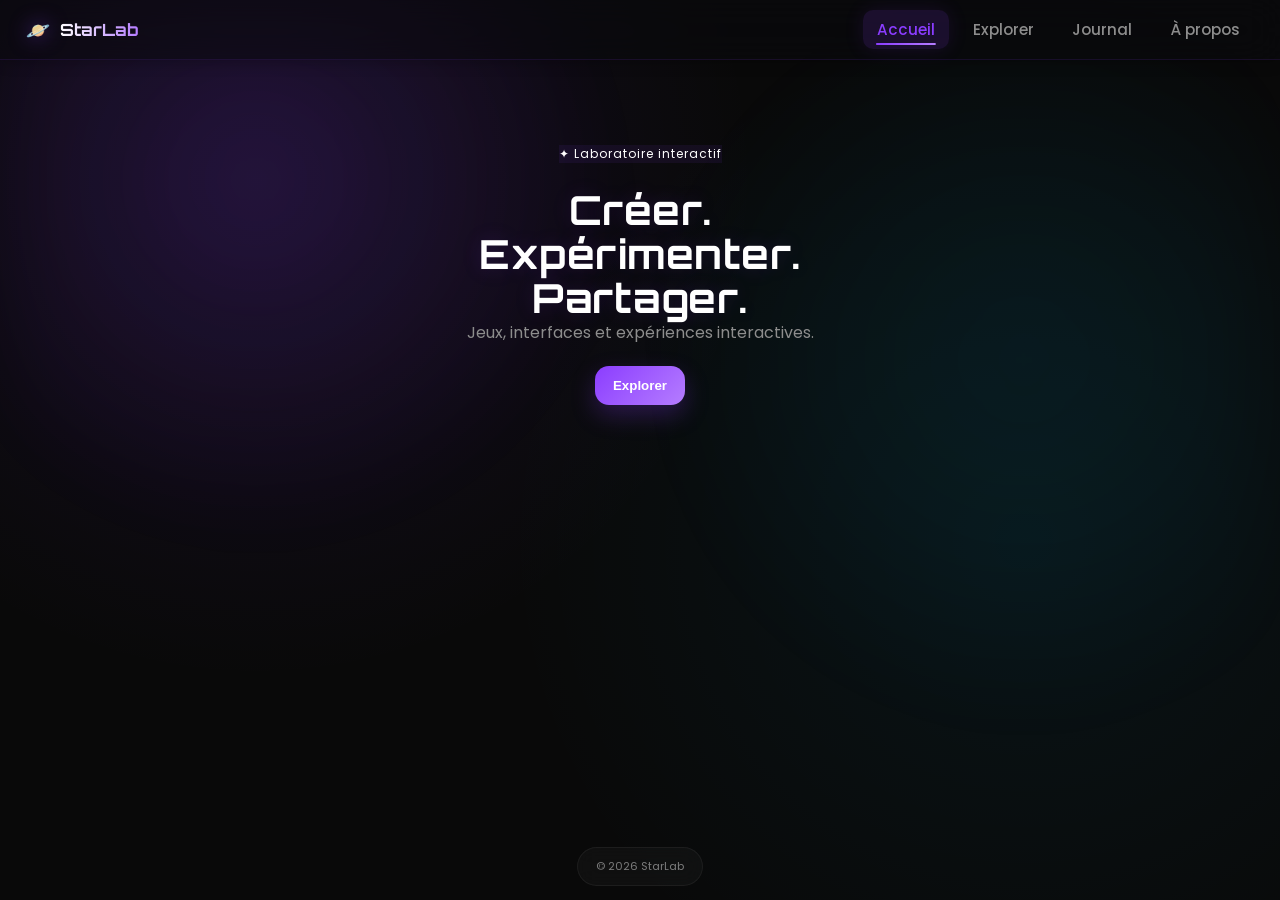
==== index.html @ c03e9200 "Add files via upload" ====
<!DOCTYPE html>
<html lang="fr">
<head>
  <meta charset="UTF-8">
  <meta name="viewport" content="width=device-width, initial-scale=1.0">
  <title>StarLab</title>
  <link rel="preconnect" href="https://fonts.googleapis.com">
  <link rel="preconnect" href="https://fonts.gstatic.com" crossorigin>
  <link href="https://fonts.googleapis.com/css2?family=Orbitron:wght@400;700&family=Poppins:wght@300;400;500;600;700&display=swap" rel="stylesheet">
  <link rel="stylesheet" href="css/style.css">
</head>

<body>

<div class="bg-glow"></div>

<header class="nav">
	<a class="nav-brand" href="index.html">
		<span class="brand-icon">🪐</span>
		<span class="brand-text">StarLab</span>
	</a>
	<nav class="nav-links">
		<button class="nav-item active" data-section="home">Accueil</button>
		<button class="nav-item" data-section="explorer">Explorer</button>
		<button class="nav-item" data-section="journal">Journal</button>
		<button class="nav-item" data-section="about">À propos</button>
	</nav>
</header>

<main class="page">

	<section id="home" class="section active">
		<div class="hero">
			<span class="hero-badge">✦ Laboratoire interactif</span>
			<h1>Créer.<br>Expérimenter.<br>Partager.</h1>
			<p>Jeux, interfaces et expériences interactives.</p>
			<button class="primary" data-section="explorer">Explorer</button>
		</div>
	</section>

	<section id="explorer" class="section">
		<h2>Explorer le laboratoire</h2>
		<p>Tous les projets interactifs de StarLab. Jeux, outils et prototypes expérimentaux.</p>
		<div class="grid">
			<a class="card" href="jeux/pendu.html">
				<span class="icon">🎮</span>
				<h3>Pendu</h3>
				<p>Un jeu de mots simple, rapide et addictif.</p>
			</a>
<a class="card work-card" href="jeux/tables.html">
	<span class="work-badge">🚧 En travaux</span>

	<span class="icon">🔢</span>
	<h3>Tables</h3>
	<p>Test tes connaissances en multiplication.</p>
</a>

		</div>
	</section>

<section id="journal" class="section">

	<div class="journal-header">
		<span class="journal-tag">✦ DevLog StarLab</span>
		<h2>Journal de développement</h2>
		<p>Suivi des évolutions du laboratoire StarLab.</p>
	</div>

	<div class="timeline">

		<div class="timeline-item">
			<div class="timeline-dot"></div>

			<div class="timeline-card">
				<div class="timeline-top">
					<span class="version">v0.4</span>

					<div class="timeline-meta">
						<span>UI</span>
						<span>Design</span>
						<span>Glassmorphism</span>
					</div>
				</div>

				<h3>Refonte de l’interface</h3>

				<p>
					Nouvelle direction artistique : ambiance néon,
					glassmorphism et structure modulaire des sections.
				</p>
			</div>
		</div>

		<div class="timeline-item">
			<div class="timeline-dot"></div>

			<div class="timeline-card">
				<div class="timeline-top">
					<span class="version">v0.3</span>

					<div class="timeline-meta">
						<span>UX</span>
						<span>Design</span>
					</div>
				</div>

				<h3>Système d’exploration</h3>

				<p>
					Mise en place du système de navigation
					par sections dynamiques.
				</p>
			</div>
		</div>

		<div class="timeline-item">
			<div class="timeline-dot"></div>

			<div class="timeline-card">
				<div class="timeline-top">
					<span class="version">v0.2</span>

					<div class="timeline-meta">
						<span>UX</span>
						<span>Design</span>
					</div>
				</div>

				<h3>Premier prototype</h3>

				<p>
					Création des premiers jeux et tests
					d’interface utilisateur.
				</p>
			</div>
		</div>

	</div>

</section>

<section id="about" class="section">

	<div class="about-card">

		<div class="about-left">

			<div class="about-avatar">
				🧑‍🚀
			</div>

			<div class="about-badge">
				✦ Créateur de StarLab
			</div>

		</div>

		<div class="about-content">

			<h2>À propos de StarLab</h2>

			<p>
				StarLab est un laboratoire personnel de création numérique :
				jeux, interfaces et expériences interactives.
			</p>

			<p>
				Objectif : tester, apprendre et construire des projets
				concrets autour du web interactif et du game design.
			</p>

			<div class="about-stats">

				<div class="stat">
					<h3>10+</h3>
					<span>Projets</span>
				</div>

				<div class="stat">
					<h3>5+</h3>
					<span>Jeux</span>
				</div>

				<div class="stat">
					<h3>∞</h3>
					<span>Expériences</span>
				</div>

			</div>

		</div>

	</div>

</section>

</main>

<footer class="footer">© 2026 StarLab</footer>

<script src="js/index.js"></script>

</body>
</html>
---- css/style.css ----
:root{
	--bg:#090909;
	--surface:#151515;
	--text:#fff;
	--muted:#8d8d8d;
	--primary:#8b3dff;
	--border:rgba(255,255,255,0.06);
}

/* RESET */
*{
  margin:0;
  padding:0;
  box-sizing:border-box;
}

/* =========================
   STARLAB ATMOSPHERE LAYER
========================= */
body{
	font-family:'Poppins',sans-serif;
	background:
		radial-gradient(circle at 20% 20%, rgba(139,61,255,0.10), transparent 40%),
		radial-gradient(circle at 80% 60%, rgba(0,200,255,0.06), transparent 45%),
		var(--bg);
	color:var(--text);
	min-height:100vh;
	overflow-x:hidden;
}

/* léger grain / profondeur */
body::after{
	content:"";
	position:fixed;
	inset:0;
	pointer-events:none;
	background-image: radial-gradient(rgba(255,255,255,0.03) 1px, transparent 1px);
	background-size: 3px 3px;
	opacity:0.05;
}

/* TITRES */
h1, h2, h3{
  font-family: 'Orbitron', sans-serif;
  letter-spacing: 0.5px;
}

/* BRANDING */
.nav-brand,
.logo,
.nav-title{
  font-family: 'Orbitron', sans-serif;
}

p{
	color: var(--muted);
	line-height: 1.6;
}

/* BACKGROUND */
.bg-glow{
	position:fixed;
	inset:0;
	background:
		radial-gradient(circle at 20% 20%, rgba(139,61,255,0.14), transparent 30%),
		radial-gradient(circle at 80% 40%, rgba(0,200,255,0.07), transparent 35%);
	filter: blur(40px);
	opacity:.7;
	z-index:-1;
	opacity: 0.9;
}

/* NAVBAR */
/* =========================
   NAVBAR PREMIUM
========================= */

.nav{
	position: fixed;
	top: 0;
	left: 0;
	width: 100%;
	height: 60px;
	display: flex;
	align-items: center;
	justify-content: space-between;
	padding: 0 26px;
	background: rgba(10,10,14,0.55);
	backdrop-filter: blur(18px);
	-webkit-backdrop-filter: blur(18px);
	border-bottom: 1px solid rgba(139,61,255,0.12);
	z-index: 1000;
	box-shadow: 0 4px 12px rgba(0,0,0,0.2);
}

/* LOGO */
.nav-brand{
  display: flex;
  align-items: center;
  gap: 10px;

  text-decoration: none;
  color: var(--text);
  font-weight: 700;
  font-size: 1.05rem;

  transition: all 0.25s ease;
}

.brand-icon{
  font-size: 1.2rem;
  filter: drop-shadow(0 0 10px rgba(139,61,255,0.5));
}

.brand-text{
  background: linear-gradient(90deg, #fff, #b57dff);
  -webkit-background-clip: text;
  -webkit-text-fill-color: transparent;
}

/* hover logo */
.nav-brand:hover{
  transform: translateY(-1px);
  opacity: 0.9;
}

/* LINKS */
.nav-links{
  display: flex;
  gap: 10px;
}

/* ITEM */
.nav-item{
  all: unset;
  cursor: pointer;

  padding: 8px 14px;
  border-radius: 10px;

  color: var(--muted);
  font-weight: 500;
  font-size: 0.95rem;

  position: relative;

  transition: all 0.25s ease;
}

/* hover */
.nav-item:hover{
  color: var(--text);
  background: rgba(139,61,255,0.08);
  transform: translateY(-1px);
}

/* active */
.nav-item.active{
  color: var(--primary);
  background: rgba(139,61,255,0.14);
  box-shadow: 0 0 20px rgba(139,61,255,0.12);
}

/* underline glow */
.nav-item::after{
  content:"";
  position:absolute;
  bottom:4px;
  left:50%;
  transform:translateX(-50%);
  width:0%;
  height:2px;
  background: linear-gradient(90deg, var(--primary), #b57dff);
  transition: 0.25s ease;
  border-radius: 10px;
}

.nav-item:hover::after,
.nav-item.active::after{
  width:70%;
}

/* VARIANTE GAME */
.nav.game{
  border-bottom:1px solid rgba(139,61,255,0.08);
}

.logo{
  color:var(--primary);
  text-decoration:none;
  font-weight:700;
}

.page-title{
  position:absolute;
  left:50%;
  transform:translateX(-50%);
}

/* BACK BUTTON */
.back-btn{
  color:var(--muted);
  text-decoration:none;
}

.back-btn:hover{
  color:var(--text);
}

/* MAIN */
.page{
	width:min(1000px,92%);
	margin:auto;
	padding-top:100px;
	padding-bottom:40px;
}

.section {
	display: none;
	  opacity:0;
  transform: translateY(10px);
  transition: all 0.3s ease;
  pointer-events:none;
}

.section.active {
	display: block;
	  opacity:1;
  transform: translateY(0);
  pointer-events:auto;
}

/* HERO */
.hero{
	text-align:center;
	padding-top:40px;
}

.hero h1{
	font-size:2.5rem;
	line-height:1.1;
	margin-top:10px;
	text-shadow: 0 0 20px rgba(139,61,255,0.15);
}

.hero-badge{
	display:inline-block;
	margin-bottom:15px;
	font-size:12px;
	letter-spacing:1px;
	background: rgba(139,61,255,0.08);
}

/* BUTTON */
.primary{
	margin-top:20px;
	padding:12px 18px;
	border:none;
	border-radius:14px;
	background: linear-gradient(135deg, var(--primary), #b57dff);
	color:white;
	font-weight:600;
	cursor:pointer;
	transition: all 0.25s ease;
	box-shadow:
		0 10px 25px rgba(139,61,255,0.25),
		inset 0 0 0 rgba(255,255,255,0);
}

.primary:hover{
	transform: translateY(-3px) scale(1.03);
	box-shadow:
		0 15px 40px rgba(139,61,255,0.35),
		0 0 25px rgba(139,61,255,0.25);
}

.primary:active{
	transform: translateY(-1px) scale(0.98);
}

.card::before{
	content:"";
	position:absolute;
	inset:0;

	background:
	linear-gradient(
		120deg,
		transparent 20%,
		rgba(139,61,255,0.08),
		transparent 80%
	);

	transform:translateX(-120%);
	transition:transform .7s ease;
}

.card:hover::before{
	transform:translateX(120%);
}

.card{
	display:block;
	min-height:110px;
	display:flex;
	flex-direction:column;
	justify-content:center;
	text-decoration:none;
	color:inherit;

	position:relative;
	overflow:hidden;

	padding:18px;
	border-radius:18px;

	background:
	linear-gradient(
		145deg,
		rgba(255,255,255,0.04),
		rgba(255,255,255,0.01)
	);

	border:1px solid rgba(255,255,255,0.06);

	backdrop-filter:blur(10px);

	transition:
		transform .25s ease,
		box-shadow .25s ease,
		border-color .25s ease;
}

.card h3{
	margin-bottom:6px;
}

.card:hover{
	border-color:rgba(139,61,255,0.25);

	box-shadow:
		0 15px 35px rgba(0,0,0,0.35),
		0 0 25px rgba(139,61,255,0.12);
}

.card::after{
	content:"";
	position:absolute;
	inset:0;

	background:
	radial-gradient(
		circle at top left,
		rgba(139,61,255,0.12),
		transparent 40%
	);

	opacity:0;
	transition:opacity .3s ease;

	pointer-events:none;
}

.card:hover::after{
	opacity:1;
}

/* BADGE EN TRAVAUX */
.work-card{
	position:relative;
}

.work-badge{
	position:absolute;
	top:14px;
	right:14px;

	padding:6px 10px;
	border-radius:999px;

	font-size:11px;
	font-weight:600;
	letter-spacing:.5px;

	color:#ffd89c;

	background:rgba(255,170,0,0.12);
	border:1px solid rgba(255,170,0,0.25);

	backdrop-filter:blur(8px);

	box-shadow:
		0 0 15px rgba(255,170,0,0.12);

	z-index:2;
}

/* =========================
   JOURNAL / TIMELINE
========================= */



.journal-header{
	margin-bottom:50px;
}

.journal-tag{
	display:inline-block;
	padding:8px 14px;
	border-radius:999px;

	font-size:12px;
	letter-spacing:1px;

	background:rgba(139,61,255,0.12);
	border:1px solid rgba(139,61,255,0.2);

	color:#caa6ff;

	margin-bottom:18px;
}

/* TIMELINE */

.timeline-top{
	display:flex;
	align-items:center;
	gap:12px;
	margin-bottom:14px;
	flex-wrap:wrap;
}

.timeline-top .timeline-meta{
	margin-top:0;
}

.timeline-top .timeline-meta span{
	font-size:10px;
}

.timeline-item:first-child .timeline-card{
	transform:scale(1.02);
	border-color:rgba(139,61,255,.35);

	box-shadow:
		0 20px 60px rgba(139,61,255,.18),
		0 10px 30px rgba(0,0,0,.45);
}

.timeline{
	position:relative;
	display:flex;
	flex-direction:column;
	gap:22px;
	max-width:1000px;
	margin:auto;
	padding:20px 0;
}

/* ligne verticale */
.timeline::before{
	content:"";
	position:absolute;
	left:50%;
	top:0;
	bottom:0;
	transform:translateX(-50%);
	width:3px;
	border-radius:999px;
	background:linear-gradient(
		to bottom,
		rgba(139,61,255,0),
		rgba(139,61,255,0.9),
		rgba(0,200,255,0.8),
		rgba(139,61,255,0)
	);
	box-shadow:
		0 0 12px rgba(139,61,255,0.45),
		0 0 24px rgba(0,200,255,0.18);
	z-index:0;
	opacity: .9;
}

/* item */
.timeline-item{
	position:relative;
	width:100%;
	display:flex;
	filter:blur(8px);
	opacity:0;
	z-index:1;
	margin-top:-8px;
	transform:translateY(20px);
	transform:translateY(30px) scale(.98);
	animation:entry .7s cubic-bezier(.2,.8,.2,1) forwards;
}

@keyframes entry{
	to{
		opacity:1;
		filter:blur(0);
		transform:translateY(0) scale(1);
	}
}

.timeline-item:nth-child(odd){
	justify-content:flex-start;
	margin-top:-60px;
}

.timeline-item:nth-child(even){
	justify-content:flex-end;
	margin-top:-60px;
}

.timeline-item:nth-child(2){
	animation-delay:.15s;
}

.timeline-item:nth-child(3){
	animation-delay:.3s;
}

@keyframes fadeUp{
	to{
		opacity:1;
		transform:translateY(0);
	}
}

/* point lumineux */
.timeline-dot{
	position:absolute;
	left:50%;
	top:24px;
	transform:translateX(-50%);
	width:14px;
	height:14px;
	border-radius:50%;
	background:linear-gradient(
		135deg,
		#8b3dff,
		#00c8ff
	);
	box-shadow:
		0 0 12px rgba(139,61,255,.9),
		0 0 30px rgba(0,200,255,.5);
	z-index: 2;
}

@keyframes pulse{
	0%,100%{
		transform:scale(1);
		opacity:1;
	}
	50%{
		transform:scale(1.4);
		opacity:.7;
	}
}

/* carte */
.timeline-card{
	position:relative;
	padding:14px 16px;
	max-width:650px;
	border-radius:20px;
	width:calc(50% - 40px);
	background:
	linear-gradient(
		145deg,
		rgba(255,255,255,0.07),
		rgba(255,255,255,0.02)
	),
	radial-gradient(
		circle at top left,
		rgba(139,61,255,0.10),
		transparent 40%
	);
	border:1px solid rgba(255,255,255,0.08);
	backdrop-filter: blur(18px);
	overflow:hidden;
	transition:
		transform .3s ease,
		border-color .3s ease,
		box-shadow .3s ease;
	box-shadow:
		0 10px 25px rgba(0,0,0,0.25);
}

/* glow interne */
.timeline-card::before{
	content:"";

	position:absolute;
	inset:0;

	background:
		radial-gradient(
			circle at top left,
			rgba(139,61,255,0.15),
			transparent 40%
		);

	opacity:0;

	transition:opacity .3s ease;
}

.timeline-card:hover::before{
	opacity:1;
}

.timeline-card:hover{
	transform:translateY(-4px);

	border-color:rgba(139,61,255,0.25);

	box-shadow:
		0 15px 40px rgba(0,0,0,0.35),
		0 0 30px rgba(139,61,255,0.15);
}

/* version */
.version{
	display:inline-block;
	padding:5px 10px;
	margin-bottom:0px;
	border-radius:999px;
	font-size:11px;
	font-weight:600;
	color:#d7b8ff;
	background:rgba(139,61,255,0.12);
	border:1px solid rgba(139,61,255,0.18);
}

/* titres */
.timeline-card h3{
	font-size:0.95rem;
	margin-bottom:8px;
}

.timeline-card p{
	color:rgba(255,255,255,0.72);
	font-size:.92rem;
	line-height:1.45;
}

/* tags */
.timeline-meta{
	display:flex;
	gap:8px;
	flex-wrap:wrap;
	margin-top:16px;
}

.timeline-meta span{
	padding:5px 10px;
	border-radius:999px;
	font-size:10px;
	background:rgba(255,255,255,0.05);
	color:#aaa;
	border:1px solid rgba(255,255,255,0.06);
}

/* responsive */

@media (max-width:700px){

	.timeline{
		padding-left:28px;
	}

	.timeline-dot{
		left:-24px;
	}

	.timeline-card{
		padding:22px;
	}
}

/* =========================
   ABOUT PREMIUM
========================= */

.about-card{
	display:flex;
	align-items:center;
	gap:50px;

	padding:40px;

	border-radius:28px;

	background:
	linear-gradient(
		145deg,
		rgba(255,255,255,0.06),
		rgba(255,255,255,0.02)
	);

	border:1px solid rgba(255,255,255,0.08);

	backdrop-filter:blur(18px);

	position:relative;
	overflow:hidden;

	box-shadow:
		0 20px 50px rgba(0,0,0,0.35);
}

/* glow */
.about-card::before{
	content:"";
	position:absolute;
	inset:0;

	background:
	radial-gradient(
		circle at top left,
		rgba(139,61,255,0.18),
		transparent 35%
	);

	pointer-events:none;
}

/* LEFT */

.about-left{
	display:flex;
	flex-direction:column;
	align-items:center;
	gap:18px;
	min-width:180px;
}

/* avatar */

.about-avatar{
	width:120px;
	height:120px;

	display:flex;
	align-items:center;
	justify-content:center;

	font-size:3rem;

	border-radius:50%;

	background:
	linear-gradient(
		145deg,
		rgba(139,61,255,0.25),
		rgba(0,200,255,0.12)
	);

	border:1px solid rgba(255,255,255,0.08);

	box-shadow:
		0 0 40px rgba(139,61,255,0.25);

	backdrop-filter:blur(10px);
}

/* badge */

.about-badge{
	padding:10px 16px;
	border-radius:999px;

	font-size:12px;
	letter-spacing:1px;

	color:#d6b8ff;

	background:rgba(139,61,255,0.12);

	border:1px solid rgba(139,61,255,0.22);
}

/* content */

.about-content{
	flex:1;
}

.about-content h2{
	font-size:2.2rem;
	margin-bottom:20px;
}

.about-content p{
	max-width:700px;
	font-size:1.05rem;
	line-height:1.8;
	margin-bottom:18px;
	color:rgba(255,255,255,0.72);
}

/* stats */

.about-stats{
	display:flex;
	gap:18px;
	margin-top:30px;
	flex-wrap:wrap;
}

.stat{
	min-width:140px;

	padding:20px;

	border-radius:20px;

	background:
	linear-gradient(
		145deg,
		rgba(255,255,255,0.05),
		rgba(255,255,255,0.015)
	);

	border:1px solid rgba(255,255,255,0.06);

	transition:
		transform .25s ease,
		border-color .25s ease,
		box-shadow .25s ease;
}

.stat:hover{
	transform:translateY(-4px);

	border-color:rgba(139,61,255,0.25);

	box-shadow:
		0 10px 25px rgba(139,61,255,0.15);
}

.stat h3{
	font-size:2rem;
	color:white;
	margin-bottom:8px;
}

.stat span{
	color:#aaa;
	font-size:.95rem;
}

/* responsive */

@media (max-width:900px){

	.about-card{
		flex-direction:column;
		text-align:center;
		padding:30px;
	}

	.about-content p{
		margin-left:auto;
		margin-right:auto;
	}

	.about-stats{
		justify-content:center;
	}
}

/* SCROLLBAR */
::-webkit-scrollbar{
	width:10px;
}

::-webkit-scrollbar-track{
	background:#090909;
}

::-webkit-scrollbar-thumb{
	background:linear-gradient(
		to bottom,
		#8b3dff,
		#00c8ff
	);

	border-radius:999px;
}

::-webkit-scrollbar-thumb:hover{
	opacity:0.8;
}

/* FOOTER */
.footer{
	position:fixed;
	bottom:14px;
	left:50%;
	transform:translateX(-50%);
	font-size:11px;
	color:rgba(255,255,255,0.45);
	background:rgba(255,255,255,0.03);
	border:1px solid rgba(255,255,255,0.05);
	padding:10px 18px;
	border-radius:999px;
	backdrop-filter:blur(10px);
	pointer-events:none;
}
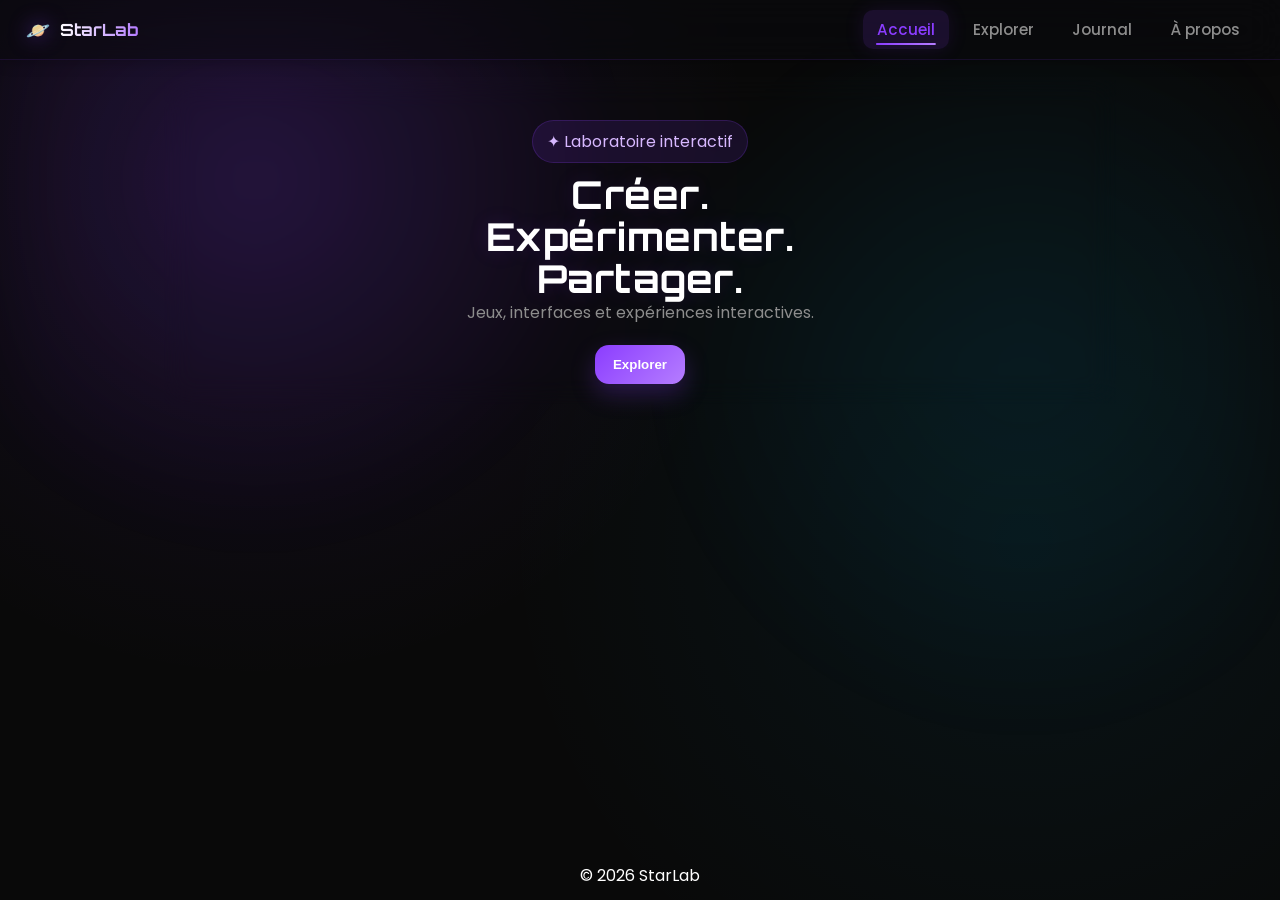
==== commit 6b5be2de: "Add files via upload" ====
--- a/index.html
+++ b/index.html
@@ -1,204 +1,163 @@
 <!DOCTYPE html>
 <html lang="fr">
-<head>
-  <meta charset="UTF-8">
-  <meta name="viewport" content="width=device-width, initial-scale=1.0">
-  <title>StarLab</title>
-  <link rel="preconnect" href="https://fonts.googleapis.com">
-  <link rel="preconnect" href="https://fonts.gstatic.com" crossorigin>
-  <link href="https://fonts.googleapis.com/css2?family=Orbitron:wght@400;700&family=Poppins:wght@300;400;500;600;700&display=swap" rel="stylesheet">
-  <link rel="stylesheet" href="css/style.css">
-</head>
+	<head>
+	  <meta charset="UTF-8">
+	  <meta name="viewport" content="width=device-width, initial-scale=1.0">
+	  <title>StarLab</title>
+	  <link rel="preconnect" href="https://fonts.googleapis.com">
+	  <link rel="preconnect" href="https://fonts.gstatic.com" crossorigin>
+	  <link href="https://fonts.googleapis.com/css2?family=Orbitron:wght@400;700&family=Poppins:wght@300;400;500;600;700&display=swap" rel="stylesheet">
+	  <link rel="stylesheet" href="css/style.css">
+	</head>
+	<body>
+		<div class="bg-glow"></div>
+		<header class="nav">
+			<a class="nav-brand" href="index.html">
+				<span class="brand-icon">🪐</span>
+				<span class="brand-text">StarLab</span>
+			</a>
+			<nav class="nav-links">
+				<button class="nav-item active" data-section="home">Accueil</button>
+				<button class="nav-item" data-section="explorer">Explorer</button>
+				<button class="nav-item" data-section="journal">Journal</button>
+				<button class="nav-item" data-section="about">À propos</button>
+			</nav>
+		</header>
+		<main class="layout">
+			<div class="content">
+				<section id="home" class="section active">
+					<div class="hero">
+						<span class="hero-badge">✦ Laboratoire interactif</span>
+						<h1>Créer.<br>Expérimenter.<br>Partager.</h1>
+						<p>Jeux, interfaces et expériences interactives.</p>
+						<button class="primary" data-section="explorer">Explorer</button>
+					</div>
+				</section>
+				<section id="explorer" class="section">
+					<h2>Explorer le laboratoire</h2>
+					<p>Tous les projets interactifs de StarLab. Jeux, outils et prototypes expérimentaux.</p>
+					<div class="grid">
+						<a class="card" href="jeux/pendu.html">
+							<span class="icon">🎮</span>
+							<h3>Pendu</h3>
+							<p>Devine le mot avant d’être pendu.</p>
+						</a>
+						<a class="card work-card" href="jeux/tables.html">
+							<span class="icon">🔢</span>
+							<h3>Tables</h3>
+							<p>Entraîne-toi aux tables de multiplication.</p>
+						</a>
+						<a class="card work-card" href="jeux/drapeaux.html">
+							<span class="work-badge">🚧 En travaux</span>
 
-<body>
+							<span class="icon">🌍</span>
+							<h3>Drapeaux</h3>
+							<p>Reconnais les pays grâce à leurs drapeaux.</p>
+						</a>
+					</div>
+				</section>
+				<section id="journal" class="section">
+					<div class="journal-header">
+						<span class="journal-tag">✦ DevLog StarLab</span>
+						<h2>Journal de développement</h2>
+						<p>Suivi des évolutions du laboratoire StarLab.</p>
+					</div>
+					<div class="timeline">
+						<div class="timeline-item">
+							<div class="timeline-dot"></div>
+							<div class="timeline-card">
+								<div class="timeline-top">
+									<span class="version">v0.4</span>
+									<div class="timeline-meta">
+										<span>UI</span>
+										<span>Design</span>
+										<span>Glassmorphism</span>
+									</div>
+								</div>
+								<h3>Refonte de l’interface</h3>
+								<p>
+									Nouvelle direction artistique : ambiance néon,
+									glassmorphism et structure modulaire des sections.
+								</p>
+							</div>
+						</div>
+						<div class="timeline-item">
+							<div class="timeline-dot"></div>
+							<div class="timeline-card">
+								<div class="timeline-top">
+									<span class="version">v0.3</span>
+									<div class="timeline-meta">
+										<span>UX</span>
+										<span>Design</span>
+									</div>
+								</div>
+								<h3>Système d’exploration</h3>
+								<p>
+									Mise en place du système de navigation
+									par sections dynamiques.
+								</p>
+							</div>
+						</div>
+						<div class="timeline-item">
+							<div class="timeline-dot"></div>
+							<div class="timeline-card">
+								<div class="timeline-top">
+									<span class="version">v0.2</span>
+									<div class="timeline-meta">
+										<span>UX</span>
+										<span>Design</span>
+									</div>
+								</div>
+								<h3>Premier prototype</h3>
+								<p>
+									Création des premiers jeux et tests
+									d’interface utilisateur.
+								</p>
+							</div>
+						</div>
+					</div>
+				</section>
+				<section id="about" class="section">
+					<div class="about-card">
+						<div class="about-left">
+							<div class="about-avatar">
+								🧑‍🚀
+							</div>
+							<div class="about-badge">
+								✦ Créateur de StarLab
+							</div>
+						</div>
+						<div class="about-content">
+							<h2>À propos de StarLab</h2>
+							<p>
+								StarLab est un laboratoire personnel de création numérique :
+								jeux, interfaces et expériences interactives.
+							</p>
+							<p>
+								Objectif : tester, apprendre et construire des projets
+								concrets autour du web interactif et du game design.
+							</p>
+							<div class="about-stats">
+								<div class="stat">
+									<h3>10+</h3>
+									<span>Projets</span>
+								</div>
+								<div class="stat">
+									<h3>5+</h3>
+									<span>Jeux</span>
+								</div>
+								<div class="stat">
+									<h3>∞</h3>
+									<span>Expériences</span>
+								</div>
+							</div>
+						</div>
+					</div>
+				</section>
+			</div>
+		</main>
 
-<div class="bg-glow"></div>
-
-<header class="nav">
-	<a class="nav-brand" href="index.html">
-		<span class="brand-icon">🪐</span>
-		<span class="brand-text">StarLab</span>
-	</a>
-	<nav class="nav-links">
-		<button class="nav-item active" data-section="home">Accueil</button>
-		<button class="nav-item" data-section="explorer">Explorer</button>
-		<button class="nav-item" data-section="journal">Journal</button>
-		<button class="nav-item" data-section="about">À propos</button>
-	</nav>
-</header>
-
-<main class="page">
-
-	<section id="home" class="section active">
-		<div class="hero">
-			<span class="hero-badge">✦ Laboratoire interactif</span>
-			<h1>Créer.<br>Expérimenter.<br>Partager.</h1>
-			<p>Jeux, interfaces et expériences interactives.</p>
-			<button class="primary" data-section="explorer">Explorer</button>
-		</div>
-	</section>
-
-	<section id="explorer" class="section">
-		<h2>Explorer le laboratoire</h2>
-		<p>Tous les projets interactifs de StarLab. Jeux, outils et prototypes expérimentaux.</p>
-		<div class="grid">
-			<a class="card" href="jeux/pendu.html">
-				<span class="icon">🎮</span>
-				<h3>Pendu</h3>
-				<p>Un jeu de mots simple, rapide et addictif.</p>
-			</a>
-<a class="card work-card" href="jeux/tables.html">
-	<span class="work-badge">🚧 En travaux</span>
-
-	<span class="icon">🔢</span>
-	<h3>Tables</h3>
-	<p>Test tes connaissances en multiplication.</p>
-</a>
-
-		</div>
-	</section>
-
-<section id="journal" class="section">
-
-	<div class="journal-header">
-		<span class="journal-tag">✦ DevLog StarLab</span>
-		<h2>Journal de développement</h2>
-		<p>Suivi des évolutions du laboratoire StarLab.</p>
-	</div>
-
-	<div class="timeline">
-
-		<div class="timeline-item">
-			<div class="timeline-dot"></div>
-
-			<div class="timeline-card">
-				<div class="timeline-top">
-					<span class="version">v0.4</span>
-
-					<div class="timeline-meta">
-						<span>UI</span>
-						<span>Design</span>
-						<span>Glassmorphism</span>
-					</div>
-				</div>
-
-				<h3>Refonte de l’interface</h3>
-
-				<p>
-					Nouvelle direction artistique : ambiance néon,
-					glassmorphism et structure modulaire des sections.
-				</p>
-			</div>
-		</div>
-
-		<div class="timeline-item">
-			<div class="timeline-dot"></div>
-
-			<div class="timeline-card">
-				<div class="timeline-top">
-					<span class="version">v0.3</span>
-
-					<div class="timeline-meta">
-						<span>UX</span>
-						<span>Design</span>
-					</div>
-				</div>
-
-				<h3>Système d’exploration</h3>
-
-				<p>
-					Mise en place du système de navigation
-					par sections dynamiques.
-				</p>
-			</div>
-		</div>
-
-		<div class="timeline-item">
-			<div class="timeline-dot"></div>
-
-			<div class="timeline-card">
-				<div class="timeline-top">
-					<span class="version">v0.2</span>
-
-					<div class="timeline-meta">
-						<span>UX</span>
-						<span>Design</span>
-					</div>
-				</div>
-
-				<h3>Premier prototype</h3>
-
-				<p>
-					Création des premiers jeux et tests
-					d’interface utilisateur.
-				</p>
-			</div>
-		</div>
-
-	</div>
-
-</section>
-
-<section id="about" class="section">
-
-	<div class="about-card">
-
-		<div class="about-left">
-
-			<div class="about-avatar">
-				🧑‍🚀
-			</div>
-
-			<div class="about-badge">
-				✦ Créateur de StarLab
-			</div>
-
-		</div>
-
-		<div class="about-content">
-
-			<h2>À propos de StarLab</h2>
-
-			<p>
-				StarLab est un laboratoire personnel de création numérique :
-				jeux, interfaces et expériences interactives.
-			</p>
-
-			<p>
-				Objectif : tester, apprendre et construire des projets
-				concrets autour du web interactif et du game design.
-			</p>
-
-			<div class="about-stats">
-
-				<div class="stat">
-					<h3>10+</h3>
-					<span>Projets</span>
-				</div>
-
-				<div class="stat">
-					<h3>5+</h3>
-					<span>Jeux</span>
-				</div>
-
-				<div class="stat">
-					<h3>∞</h3>
-					<span>Expériences</span>
-				</div>
-
-			</div>
-
-		</div>
-
-	</div>
-
-</section>
-
-</main>
-
-<footer class="footer">© 2026 StarLab</footer>
-
-<script src="js/index.js"></script>
-
-</body>
+		<footer class="footer">© 2026 StarLab</footer>
+		<script src="js/index.js"></script>
+	</body>
 </html>
--- a/css/style.css
+++ b/css/style.css
@@ -5,19 +5,22 @@
 	--muted:#8d8d8d;
 	--primary:#8b3dff;
 	--border:rgba(255,255,255,0.06);
+	--nav-h: 60px;
 }
 
 /* RESET */
 *{
-  margin:0;
-  padding:0;
-  box-sizing:border-box;
+	margin:0;
+	padding:0;
+	box-sizing:border-box;
 }
 
 /* =========================
-   STARLAB ATMOSPHERE LAYER
+  STARLAB ATMOSPHERE LAYER
 ========================= */
 body{
+	display: flex;
+	flex-direction: column;
 	font-family:'Poppins',sans-serif;
 	background:
 		radial-gradient(circle at 20% 20%, rgba(139,61,255,0.10), transparent 40%),
@@ -39,19 +42,23 @@
 	opacity:0.05;
 }
 
+main.layout {
+    flex: 1;
+	padding: calc(var(--nav-h) + 20px) clamp(12px, 2vw, 24px) 20px;
+}
+
 /* TITRES */
 h1, h2, h3{
-  font-family: 'Orbitron', sans-serif;
-  letter-spacing: 0.5px;
+	font-family: 'Orbitron', sans-serif;
+	letter-spacing: 0.5px;
 }
 
 /* BRANDING */
 .nav-brand,
 .logo,
 .nav-title{
-  font-family: 'Orbitron', sans-serif;
-}
-
+	font-family: 'Orbitron', sans-serif;
+}
 p{
 	color: var(--muted);
 	line-height: 1.6;
@@ -65,16 +72,19 @@
 		radial-gradient(circle at 20% 20%, rgba(139,61,255,0.14), transparent 30%),
 		radial-gradient(circle at 80% 40%, rgba(0,200,255,0.07), transparent 35%);
 	filter: blur(40px);
-	opacity:.7;
 	z-index:-1;
 	opacity: 0.9;
 }
 
-/* NAVBAR */
+img{
+	max-width:100%;
+	height:auto;
+	display:block;
+}
+
 /* =========================
    NAVBAR PREMIUM
 ========================= */
-
 .nav{
 	position: fixed;
 	top: 0;
@@ -95,149 +105,180 @@
 
 /* LOGO */
 .nav-brand{
-  display: flex;
-  align-items: center;
-  gap: 10px;
-
-  text-decoration: none;
-  color: var(--text);
-  font-weight: 700;
-  font-size: 1.05rem;
-
-  transition: all 0.25s ease;
+	display: flex;
+	align-items: center;
+	gap: 10px;
+	text-decoration: none;
+	color: var(--text);
+	font-weight: 700;
+	font-size: 1.05rem;
+	transition: all 0.25s ease;
 }
 
 .brand-icon{
-  font-size: 1.2rem;
-  filter: drop-shadow(0 0 10px rgba(139,61,255,0.5));
+	font-size: 1.2rem;
+	filter: drop-shadow(0 0 10px rgba(139,61,255,0.5));
 }
 
 .brand-text{
-  background: linear-gradient(90deg, #fff, #b57dff);
-  -webkit-background-clip: text;
-  -webkit-text-fill-color: transparent;
+	background: linear-gradient(90deg, #fff, #b57dff);
+	-webkit-background-clip: text;
+	-webkit-text-fill-color: transparent;
 }
 
 /* hover logo */
 .nav-brand:hover{
-  transform: translateY(-1px);
-  opacity: 0.9;
+	transform: translateY(-1px);
+	opacity: 0.9;
 }
 
 /* LINKS */
 .nav-links{
-  display: flex;
-  gap: 10px;
+	display: flex;
+	gap: 10px;
 }
 
 /* ITEM */
 .nav-item{
-  all: unset;
-  cursor: pointer;
-
-  padding: 8px 14px;
-  border-radius: 10px;
-
-  color: var(--muted);
-  font-weight: 500;
-  font-size: 0.95rem;
-
-  position: relative;
-
-  transition: all 0.25s ease;
+	all: unset;
+	cursor: pointer;
+	padding: 8px 14px;
+	border-radius: 10px;
+	color: var(--muted);
+	font-weight: 500;
+	font-size: 0.95rem;
+	position: relative;
+	transition: all 0.25s ease;
 }
 
 /* hover */
 .nav-item:hover{
-  color: var(--text);
-  background: rgba(139,61,255,0.08);
-  transform: translateY(-1px);
+	color: var(--text);
+	background: rgba(139,61,255,0.08);
+	transform: translateY(-1px);
 }
 
 /* active */
 .nav-item.active{
-  color: var(--primary);
-  background: rgba(139,61,255,0.14);
-  box-shadow: 0 0 20px rgba(139,61,255,0.12);
+	color: var(--primary);
+	background: rgba(139,61,255,0.14);
+	box-shadow: 0 0 20px rgba(139,61,255,0.12);
 }
 
 /* underline glow */
 .nav-item::after{
-  content:"";
-  position:absolute;
-  bottom:4px;
-  left:50%;
-  transform:translateX(-50%);
-  width:0%;
-  height:2px;
-  background: linear-gradient(90deg, var(--primary), #b57dff);
-  transition: 0.25s ease;
-  border-radius: 10px;
+	content:"";
+	position:absolute;
+	bottom:4px;
+	left:50%;
+	transform:translateX(-50%);
+	width:0%;
+	height:2px;
+	background: linear-gradient(90deg, var(--primary), #b57dff);
+	transition: 0.25s ease;
+	border-radius: 10px;
 }
 
 .nav-item:hover::after,
 .nav-item.active::after{
-  width:70%;
+	width:70%;
 }
 
 /* VARIANTE GAME */
 .nav.game{
-  border-bottom:1px solid rgba(139,61,255,0.08);
+	border-bottom:1px solid rgba(139,61,255,0.08);
 }
 
 .logo{
-  color:var(--primary);
-  text-decoration:none;
-  font-weight:700;
+	color:var(--primary);
+	text-decoration:none;
+	font-weight:700;
 }
 
 .page-title{
-  position:absolute;
-  left:50%;
-  transform:translateX(-50%);
+	position:absolute;
+	left:50%;
+	transform:translateX(-50%);
 }
 
 /* BACK BUTTON */
 .back-btn{
-  color:var(--muted);
-  text-decoration:none;
+	color:var(--muted);
+	text-decoration:none;
 }
 
 .back-btn:hover{
-  color:var(--text);
-}
-
-/* MAIN */
-.page{
-	width:min(1000px,92%);
-	margin:auto;
-	padding-top:100px;
-	padding-bottom:40px;
+	color:var(--text);
+}
+
+/* =========================
+   GAME LAYOUT SYSTEM
+========================= */
+.layout {
+  width: min(1000px, 92%);
+  margin: 0 auto;
+  padding: calc(var(--nav-h) + 20px) clamp(12px, 2vw, 24px) 20px;
+  display: flex;
+  flex-direction: column;
+}
+
+.content {
+  display: flex;
+  flex-direction: column;
+  gap: 30px;
 }
 
 .section {
-	display: none;
-	  opacity:0;
-  transform: translateY(10px);
-  transition: all 0.3s ease;
-  pointer-events:none;
+  display: none;
+  width: 100%;
+  backdrop-filter: blur(14px);
+  flex-direction: column;
+  gap: 12px;
 }
 
 .section.active {
-	display: block;
-	  opacity:1;
-  transform: translateY(0);
-  pointer-events:auto;
+  display: flex;
+}
+
+.game-panel {
+  width: 100%;
+  border-radius: 28px;
+  background: linear-gradient(
+    180deg,
+    rgba(255,255,255,0.04),
+    rgba(255,255,255,0.015)
+  );
+  border: 1px solid rgba(139,61,255,0.12);
+  padding: 18px;
+  backdrop-filter: blur(14px);
+  position: relative;
+  overflow: hidden;
+  box-shadow: 0 20px 60px rgba(0,0,0,0.35);
+}
+
+.game-panel::before {
+  content: "";
+  position: absolute;
+  inset: -40%;
+  background: radial-gradient(
+    circle,
+    rgba(139,61,255,0.18),
+    transparent 60%
+  );
+  opacity: 0.5;
+  filter: blur(20px);
+  pointer-events: none;
 }
 
 /* HERO */
-.hero{
-	text-align:center;
-	padding-top:40px;
+.hero {
+    text-align: center;
+    padding-top: clamp(20px, 5vh, 40px);   /* plus petit que avant */
+    padding-bottom: clamp(10px, 3vh, 20px);
 }
 
 .hero h1{
-	font-size:2.5rem;
+	font-size: clamp(1.8rem, 3vw, 3rem);
 	line-height:1.1;
 	margin-top:10px;
 	text-shadow: 0 0 20px rgba(139,61,255,0.15);
@@ -245,10 +286,11 @@
 
 .hero-badge{
 	display:inline-block;
-	margin-bottom:15px;
-	font-size:12px;
-	letter-spacing:1px;
-	background: rgba(139,61,255,0.08);
+	padding:8px 14px;
+	border-radius:999px;
+	background:rgba(139,61,255,0.12);
+	border:1px solid rgba(139,61,255,0.2);
+	color:#d7b8ff;
 }
 
 /* BUTTON */
@@ -282,7 +324,6 @@
 	content:"";
 	position:absolute;
 	inset:0;
-
 	background:
 	linear-gradient(
 		120deg,
@@ -290,7 +331,6 @@
 		rgba(139,61,255,0.08),
 		transparent 80%
 	);
-
 	transform:translateX(-120%);
 	transition:transform .7s ease;
 }
@@ -300,31 +340,24 @@
 }
 
 .card{
-	display:block;
 	min-height:110px;
 	display:flex;
 	flex-direction:column;
 	justify-content:center;
 	text-decoration:none;
 	color:inherit;
-
 	position:relative;
 	overflow:hidden;
-
 	padding:18px;
 	border-radius:18px;
-
 	background:
 	linear-gradient(
 		145deg,
 		rgba(255,255,255,0.04),
 		rgba(255,255,255,0.01)
 	);
-
 	border:1px solid rgba(255,255,255,0.06);
-
 	backdrop-filter:blur(10px);
-
 	transition:
 		transform .25s ease,
 		box-shadow .25s ease,
@@ -337,7 +370,6 @@
 
 .card:hover{
 	border-color:rgba(139,61,255,0.25);
-
 	box-shadow:
 		0 15px 35px rgba(0,0,0,0.35),
 		0 0 25px rgba(139,61,255,0.12);
@@ -347,17 +379,14 @@
 	content:"";
 	position:absolute;
 	inset:0;
-
 	background:
 	radial-gradient(
 		circle at top left,
 		rgba(139,61,255,0.12),
 		transparent 40%
 	);
-
 	opacity:0;
 	transition:opacity .3s ease;
-
 	pointer-events:none;
 }
 
@@ -374,33 +403,23 @@
 	position:absolute;
 	top:14px;
 	right:14px;
-
 	padding:6px 10px;
 	border-radius:999px;
-
 	font-size:11px;
 	font-weight:600;
 	letter-spacing:.5px;
-
 	color:#ffd89c;
-
 	background:rgba(255,170,0,0.12);
 	border:1px solid rgba(255,170,0,0.25);
-
 	backdrop-filter:blur(8px);
-
 	box-shadow:
 		0 0 15px rgba(255,170,0,0.12);
-
-	z-index:2;
+		z-index:2;
 }
 
 /* =========================
    JOURNAL / TIMELINE
 ========================= */
-
-
-
 .journal-header{
 	margin-bottom:50px;
 }
@@ -409,20 +428,15 @@
 	display:inline-block;
 	padding:8px 14px;
 	border-radius:999px;
-
 	font-size:12px;
 	letter-spacing:1px;
-
 	background:rgba(139,61,255,0.12);
 	border:1px solid rgba(139,61,255,0.2);
-
 	color:#caa6ff;
-
 	margin-bottom:18px;
 }
 
 /* TIMELINE */
-
 .timeline-top{
 	display:flex;
 	align-items:center;
@@ -439,34 +453,25 @@
 	font-size:10px;
 }
 
-.timeline-item:first-child .timeline-card{
-	transform:scale(1.02);
-	border-color:rgba(139,61,255,.35);
-
-	box-shadow:
-		0 20px 60px rgba(139,61,255,.18),
-		0 10px 30px rgba(0,0,0,.45);
-}
-
-.timeline{
-	position:relative;
-	display:flex;
-	flex-direction:column;
-	gap:22px;
-	max-width:1000px;
-	margin:auto;
-	padding:20px 0;
+.timeline {
+    position: relative;
+    display: flex;
+    flex-direction: column;
+    gap: 30px; /* moins de gap vertical */
+    max-width: 1100px;
+    margin: auto;
+    padding: 20px 0;
 }
 
 /* ligne verticale */
 .timeline::before{
 	content:"";
 	position:absolute;
-	left:50%;
+    left:20px;
 	top:0;
 	bottom:0;
 	transform:translateX(-50%);
-	width:3px;
+    width:2px;
 	border-radius:999px;
 	background:linear-gradient(
 		to bottom,
@@ -484,16 +489,16 @@
 
 /* item */
 .timeline-item{
-	position:relative;
-	width:100%;
-	display:flex;
-	filter:blur(8px);
-	opacity:0;
-	z-index:1;
-	margin-top:-8px;
-	transform:translateY(20px);
-	transform:translateY(30px) scale(.98);
-	animation:entry .7s cubic-bezier(.2,.8,.2,1) forwards;
+    position:relative;
+    width:100%;
+    display:flex;
+	justify-content:flex-start;
+	padding-left:60px;
+    filter:blur(8px);
+    opacity:0;
+    z-index:1;
+    transform:translateY(30px) scale(.98);
+    animation:entry .7s cubic-bezier(.2,.8,.2,1) forwards;
 }
 
 @keyframes entry{
@@ -505,14 +510,13 @@
 }
 
 .timeline-item:nth-child(odd){
-	justify-content:flex-start;
-	margin-top:-60px;
+    justify-content:flex-start;
 }
 
 .timeline-item:nth-child(even){
-	justify-content:flex-end;
-	margin-top:-60px;
-}
+    justify-content:flex-end;
+}
+
 
 .timeline-item:nth-child(2){
 	animation-delay:.15s;
@@ -522,89 +526,47 @@
 	animation-delay:.3s;
 }
 
-@keyframes fadeUp{
-	to{
-		opacity:1;
-		transform:translateY(0);
-	}
-}
-
-/* point lumineux */
-.timeline-dot{
-	position:absolute;
-	left:50%;
-	top:24px;
-	transform:translateX(-50%);
-	width:14px;
-	height:14px;
-	border-radius:50%;
-	background:linear-gradient(
-		135deg,
-		#8b3dff,
-		#00c8ff
-	);
-	box-shadow:
-		0 0 12px rgba(139,61,255,.9),
-		0 0 30px rgba(0,200,255,.5);
-	z-index: 2;
-}
-
-@keyframes pulse{
-	0%,100%{
-		transform:scale(1);
-		opacity:1;
-	}
-	50%{
-		transform:scale(1.4);
-		opacity:.7;
-	}
-}
-
-/* carte */
-.timeline-card{
-	position:relative;
-	padding:14px 16px;
-	max-width:650px;
-	border-radius:20px;
-	width:calc(50% - 40px);
-	background:
-	linear-gradient(
-		145deg,
-		rgba(255,255,255,0.07),
-		rgba(255,255,255,0.02)
-	),
-	radial-gradient(
-		circle at top left,
-		rgba(139,61,255,0.10),
-		transparent 40%
-	);
-	border:1px solid rgba(255,255,255,0.08);
-	backdrop-filter: blur(18px);
-	overflow:hidden;
-	transition:
-		transform .3s ease,
-		border-color .3s ease,
-		box-shadow .3s ease;
-	box-shadow:
-		0 10px 25px rgba(0,0,0,0.25);
+/* cartes */
+.timeline-card {
+    position: relative;
+    width:100%;          /* plus large */
+    max-width:none;    /* limite augmentée */
+    padding: 16px 20px;  /* moins haut */
+    border-radius: 24px;
+    background:
+        linear-gradient(
+            145deg,
+            rgba(255,255,255,0.07),
+            rgba(255,255,255,0.02)
+        ),
+        radial-gradient(
+            circle at top left,
+            rgba(139,61,255,0.10),
+            transparent 40%
+        );
+    border: 1px solid rgba(255,255,255,0.08);
+    backdrop-filter: blur(18px);
+    overflow: hidden;
+    transition:
+        transform .3s ease,
+        border-color .3s ease,
+        box-shadow .3s ease;
+    box-shadow:
+        0 10px 25px rgba(0,0,0,0.25);
 }
 
 /* glow interne */
 .timeline-card::before{
 	content:"";
-
 	position:absolute;
 	inset:0;
-
 	background:
 		radial-gradient(
 			circle at top left,
 			rgba(139,61,255,0.15),
 			transparent 40%
 		);
-
 	opacity:0;
-
 	transition:opacity .3s ease;
 }
 
@@ -614,9 +576,7 @@
 
 .timeline-card:hover{
 	transform:translateY(-4px);
-
 	border-color:rgba(139,61,255,0.25);
-
 	box-shadow:
 		0 15px 40px rgba(0,0,0,0.35),
 		0 0 30px rgba(139,61,255,0.15);
@@ -636,15 +596,15 @@
 }
 
 /* titres */
-.timeline-card h3{
-	font-size:0.95rem;
-	margin-bottom:8px;
-}
-
-.timeline-card p{
-	color:rgba(255,255,255,0.72);
-	font-size:.92rem;
-	line-height:1.45;
+.timeline-card h3 {
+    font-size: 1rem; /* un peu plus gros */
+    margin-bottom: 6px;
+}
+
+.timeline-card p {
+    font-size: 0.95rem;
+    line-height: 1.45;
+    color: rgba(255,255,255,0.75);
 }
 
 /* tags */
@@ -664,50 +624,25 @@
 	border:1px solid rgba(255,255,255,0.06);
 }
 
-/* responsive */
-
-@media (max-width:700px){
-
-	.timeline{
-		padding-left:28px;
-	}
-
-	.timeline-dot{
-		left:-24px;
-	}
-
-	.timeline-card{
-		padding:22px;
-	}
-}
-
 /* =========================
    ABOUT PREMIUM
 ========================= */
-
 .about-card{
 	display:flex;
 	align-items:center;
 	gap:50px;
-
 	padding:40px;
-
 	border-radius:28px;
-
 	background:
 	linear-gradient(
 		145deg,
 		rgba(255,255,255,0.06),
 		rgba(255,255,255,0.02)
 	);
-
 	border:1px solid rgba(255,255,255,0.08);
-
 	backdrop-filter:blur(18px);
-
 	position:relative;
 	overflow:hidden;
-
 	box-shadow:
 		0 20px 50px rgba(0,0,0,0.35);
 }
@@ -717,19 +652,16 @@
 	content:"";
 	position:absolute;
 	inset:0;
-
 	background:
 	radial-gradient(
 		circle at top left,
 		rgba(139,61,255,0.18),
 		transparent 35%
 	);
-
 	pointer-events:none;
 }
 
 /* LEFT */
-
 .about-left{
 	display:flex;
 	flex-direction:column;
@@ -739,52 +671,38 @@
 }
 
 /* avatar */
-
 .about-avatar{
 	width:120px;
 	height:120px;
-
 	display:flex;
 	align-items:center;
 	justify-content:center;
-
 	font-size:3rem;
-
 	border-radius:50%;
-
 	background:
 	linear-gradient(
 		145deg,
 		rgba(139,61,255,0.25),
 		rgba(0,200,255,0.12)
 	);
-
 	border:1px solid rgba(255,255,255,0.08);
-
 	box-shadow:
 		0 0 40px rgba(139,61,255,0.25);
-
 	backdrop-filter:blur(10px);
 }
 
 /* badge */
-
 .about-badge{
 	padding:10px 16px;
 	border-radius:999px;
-
 	font-size:12px;
 	letter-spacing:1px;
-
 	color:#d6b8ff;
-
 	background:rgba(139,61,255,0.12);
-
 	border:1px solid rgba(139,61,255,0.22);
 }
 
 /* content */
-
 .about-content{
 	flex:1;
 }
@@ -803,41 +721,34 @@
 }
 
 /* stats */
-
 .about-stats{
-	display:flex;
+	display:grid;
+	grid-template-columns:
+		repeat(auto-fit,minmax(120px,1fr));
 	gap:18px;
+	width:100%;
 	margin-top:30px;
-	flex-wrap:wrap;
 }
 
 .stat{
 	min-width:140px;
-
 	padding:20px;
-
 	border-radius:20px;
-
 	background:
 	linear-gradient(
 		145deg,
 		rgba(255,255,255,0.05),
 		rgba(255,255,255,0.015)
 	);
-
 	border:1px solid rgba(255,255,255,0.06);
-
 	transition:
 		transform .25s ease,
 		border-color .25s ease,
 		box-shadow .25s ease;
 }
-
-.stat:hover{
+	.stat:hover{
 	transform:translateY(-4px);
-
 	border-color:rgba(139,61,255,0.25);
-
 	box-shadow:
 		0 10px 25px rgba(139,61,255,0.15);
 }
@@ -851,26 +762,6 @@
 .stat span{
 	color:#aaa;
 	font-size:.95rem;
-}
-
-/* responsive */
-
-@media (max-width:900px){
-
-	.about-card{
-		flex-direction:column;
-		text-align:center;
-		padding:30px;
-	}
-
-	.about-content p{
-		margin-left:auto;
-		margin-right:auto;
-	}
-
-	.about-stats{
-		justify-content:center;
-	}
 }
 
 /* SCROLLBAR */
@@ -888,7 +779,6 @@
 		#8b3dff,
 		#00c8ff
 	);
-
 	border-radius:999px;
 }
 
@@ -897,17 +787,150 @@
 }
 
 /* FOOTER */
-.footer{
-	position:fixed;
-	bottom:14px;
-	left:50%;
-	transform:translateX(-50%);
-	font-size:11px;
-	color:rgba(255,255,255,0.45);
-	background:rgba(255,255,255,0.03);
-	border:1px solid rgba(255,255,255,0.05);
-	padding:10px 18px;
-	border-radius:999px;
-	backdrop-filter:blur(10px);
-	pointer-events:none;
+.footer {
+    width: 100%;
+    margin: 0;
+    border-radius: 0;
+    text-align: center;
+    padding: 12px 0;
+}
+
+/* =====================================================
+   RESPONSIVE IMPROVEMENTS STARLAB
+===================================================== */
+.grid{
+	display:grid;
+	grid-template-columns:repeat(
+		auto-fit,
+		minmax(280px,1fr)
+	);
+	gap:24px;
+	margin-top:30px;
+}
+
+.work-badge{
+	max-width:120px;
+	text-align:center;
+}
+
+/* TABLETTE */
+@media (max-width:900px){
+	.timeline::before{
+		left:20px;
+		transform:none;
+	}
+
+	.timeline-dot{
+		left:20px;
+		transform:none;
+	}
+
+	.timeline-item{
+		justify-content:flex-start !important;
+		margin-top:0 !important;
+		padding-left:50px;
+	}
+
+    .timeline-card {
+        width: 100%;
+        max-width: none;
+    }
+
+	.about-card{
+		flex-direction:column;
+		text-align:center;
+		gap:24px;
+		padding:24px;
+	}
+
+	.about-left{
+		min-width:auto;
+	}
+
+	.about-content h2{
+		font-size:clamp(1.6rem,5vw,2.2rem);
+	}
+}
+
+/* MOBILE */
+@media (max-width:768px){
+    .hero {
+        padding-top: clamp(15px, 5vh, 25px);
+        padding-bottom: clamp(8px, 3vh, 15px);
+    }
+	
+	.nav{
+		height:auto;
+		padding:12px;
+		flex-direction:column;
+		gap:12px;
+	}
+
+	.nav-links{
+		width:100%;
+		justify-content:center;
+		flex-wrap:wrap;
+		gap:8px;
+	}
+
+	.nav-item{
+		font-size:.85rem;
+		padding:8px 12px;
+	}
+
+	.hero{
+		padding-top:10px;
+	}
+
+	.about-avatar{
+		width:90px;
+		height:90px;
+		font-size:2.4rem;
+	}
+
+	.about-content p{
+		font-size:.95rem;
+	}
+
+	.footer{
+		position:relative;
+		left:auto;
+		bottom:auto;
+		transform:none;
+		width:max-content;
+		margin:30px auto;
+	}
+}
+
+/* PETITS MOBILES */
+@media (max-width:480px){
+    .hero {
+        padding-top: clamp(10px, 5vh, 20px);
+        padding-bottom: clamp(5px, 2vh, 12px);
+    }
+	
+	.hero h1{
+		font-size:2rem;
+		line-height:1.15;
+	}
+
+	.card{
+		padding:16px;
+	}
+
+    .timeline-card {
+        padding: 14px 16px;
+    }
+
+	.about-card{
+		padding:18px;
+	}
+
+	.stat{
+		min-width:auto;
+	}
+
+	.nav-item{
+		font-size:.8rem;
+	}
 }
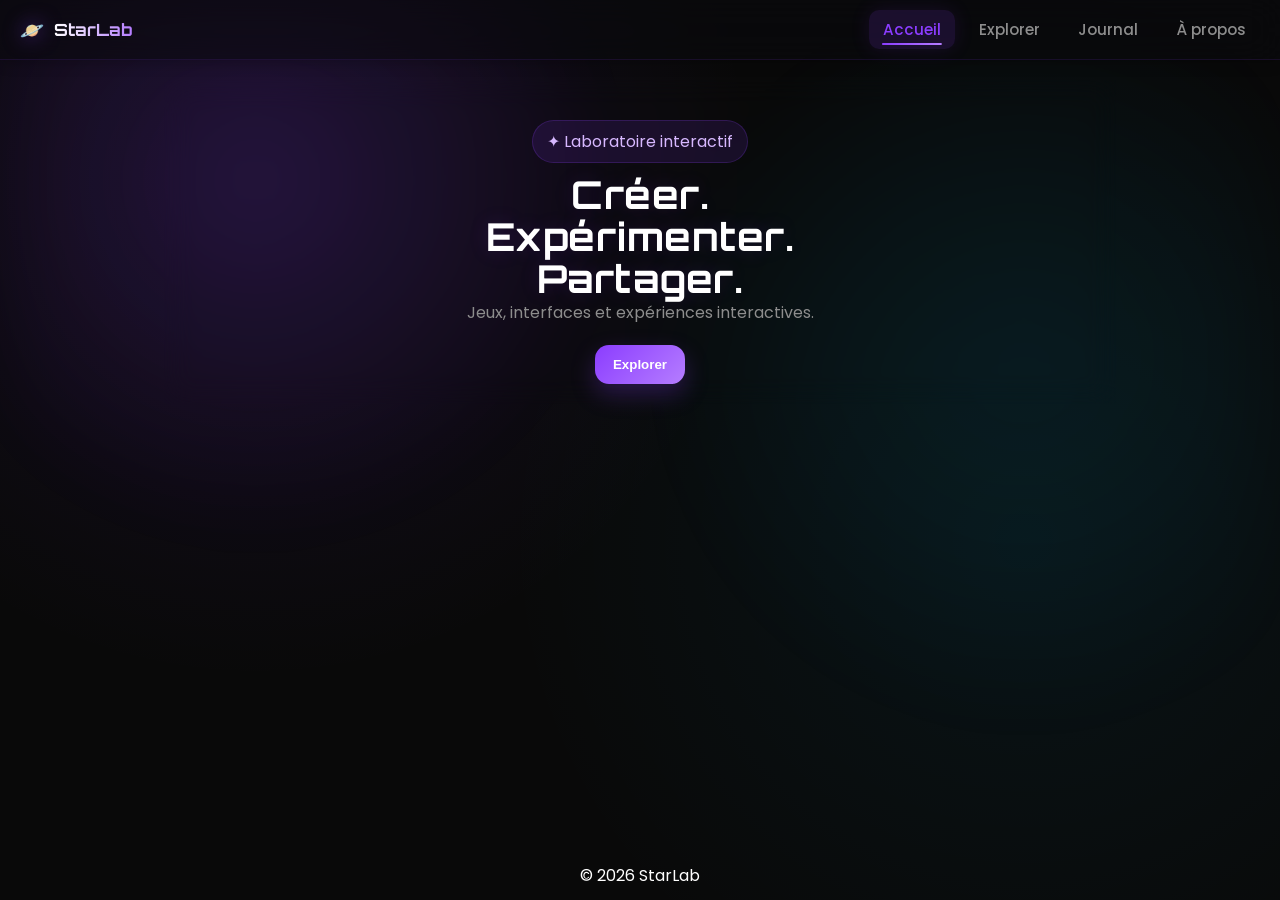
==== commit 0616a4ff: "Add files via upload" ====
--- a/index.html
+++ b/index.html
@@ -7,7 +7,8 @@
 	  <link rel="preconnect" href="https://fonts.googleapis.com">
 	  <link rel="preconnect" href="https://fonts.gstatic.com" crossorigin>
 	  <link href="https://fonts.googleapis.com/css2?family=Orbitron:wght@400;700&family=Poppins:wght@300;400;500;600;700&display=swap" rel="stylesheet">
-	  <link rel="stylesheet" href="css/style.css">
+	  <link rel="stylesheet" href="css/common.css">
+	  <link rel="stylesheet" href="css/index.css">
 	</head>
 	<body>
 		<div class="bg-glow"></div>
@@ -15,6 +16,7 @@
 			<a class="nav-brand" href="index.html">
 				<span class="brand-icon">🪐</span>
 				<span class="brand-text">StarLab</span>
+				<button class="hamburger" aria-label="Menu">☰</button>
 			</a>
 			<nav class="nav-links">
 				<button class="nav-item active" data-section="home">Accueil</button>
@@ -48,11 +50,15 @@
 							<p>Entraîne-toi aux tables de multiplication.</p>
 						</a>
 						<a class="card work-card" href="jeux/drapeaux.html">
-							<span class="work-badge">🚧 En travaux</span>
-
 							<span class="icon">🌍</span>
 							<h3>Drapeaux</h3>
 							<p>Reconnais les pays grâce à leurs drapeaux.</p>
+						</a>
+						<a class="card work-card" href="jeux/morpion.html">
+							<span class="icon">⭕❌</span>
+							<div class="work-badge">BETA</div>
+							<h3>Morpion</h3>
+							<p>Affronte tes amis.</p>
 						</a>
 					</div>
 				</section>
@@ -64,7 +70,6 @@
 					</div>
 					<div class="timeline">
 						<div class="timeline-item">
-							<div class="timeline-dot"></div>
 							<div class="timeline-card">
 								<div class="timeline-top">
 									<span class="version">v0.4</span>
--- a/css/common.css
+++ b/css/common.css
@@ -0,0 +1,403 @@
+/* =====================
+   Reset / Normalize
+===================== */
+*{
+	margin:0;
+	padding:0;
+	box-sizing:border-box;
+}
+
+/* =====================
+   Variables
+===================== */
+:root{
+	--bg:#090909;
+	--surface:#151515;
+	--text:#fff;
+	--muted:#8d8d8d;
+	--primary:#8b3dff;
+	--border:rgba(255,255,255,0.06);
+	--nav-h: 60px;
+}
+
+/* =====================
+   Typographie
+===================== */
+body{
+	display: flex;
+	flex-direction: column;
+	font-family:'Poppins',sans-serif;
+	background:
+		radial-gradient(circle at 20% 20%, rgba(139,61,255,0.10), transparent 40%),
+		radial-gradient(circle at 80% 60%, rgba(0,200,255,0.06), transparent 45%),
+		var(--bg);
+	color:var(--text);
+	min-height:100vh;
+	overflow-x:hidden;
+}
+
+/* léger grain / profondeur */
+body::after{
+	content:"";
+	position:fixed;
+	inset:0;
+	pointer-events:none;
+	background-image: radial-gradient(rgba(255,255,255,0.03) 1px, transparent 1px);
+	background-size: 3px 3px;
+	opacity:0.05;
+}
+
+/* TITRES */
+h1, h2, h3{
+	font-family: 'Orbitron', sans-serif;
+	letter-spacing: 0.5px;
+}
+
+/* BRANDING */
+.nav-brand,
+.nav-title{
+	font-family: 'Orbitron', sans-serif;
+}
+p{
+	color: var(--muted);
+	line-height: 1.6;
+}
+
+/* BUTTON */
+.primary{
+	margin-top:20px;
+	padding:12px 18px;
+	border:none;
+	border-radius:14px;
+	background: linear-gradient(135deg, var(--primary), #b57dff);
+	color:white;
+	font-weight:600;
+	cursor:pointer;
+	transition: all 0.25s ease;
+	box-shadow:
+		0 10px 25px rgba(139,61,255,0.25),
+		inset 0 0 0 rgba(255,255,255,0);
+}
+
+.primary:hover{
+	transform: translateY(-3px) scale(1.03);
+	box-shadow:
+		0 15px 40px rgba(139,61,255,0.35),
+		0 0 25px rgba(139,61,255,0.25);
+}
+
+.primary:active{
+	transform: translateY(-1px) scale(0.98);
+}
+
+/* BACKGROUND */
+.bg-glow{
+	position:fixed;
+	inset:0;
+	background:
+		radial-gradient(circle at 20% 20%, rgba(139,61,255,0.14), transparent 30%),
+		radial-gradient(circle at 80% 40%, rgba(0,200,255,0.07), transparent 35%);
+	filter: blur(40px);
+	z-index:-1;
+	opacity: 0.9;
+}
+
+img{
+	max-width:100%;
+	height:auto;
+	display:block;
+}
+
+/* =========================
+   NAVBAR PREMIUM
+========================= */
+.nav{
+	position: fixed;
+	top: 0;
+	left: 0;
+	width: 100%;
+	height: 60px;
+	display: flex;
+	align-items: center;
+	justify-content: space-between;
+	padding: 10px 20px;
+	background: rgba(10,10,14,0.55);
+	backdrop-filter: blur(18px);
+	-webkit-backdrop-filter: blur(18px);
+	border-bottom: 1px solid rgba(139,61,255,0.12);
+	z-index: 1000;
+	box-shadow: 0 4px 12px rgba(0,0,0,0.2);
+}
+
+/* LOGO */
+.nav-brand{
+	display: flex;
+	align-items: center;
+	gap: 10px;
+	text-decoration: none;
+	color: var(--text);
+	font-weight: 700;
+	font-size: 1.05rem;
+	transition: all 0.25s ease;
+}
+
+.brand-icon{
+	font-size: 1.2rem;
+	filter: drop-shadow(0 0 10px rgba(139,61,255,0.5));
+}
+
+.brand-text{
+	background: linear-gradient(90deg, #fff, #b57dff);
+	-webkit-background-clip: text;
+	-webkit-text-fill-color: transparent;
+}
+
+/* hover logo */
+.nav-brand:hover{
+	transform: translateY(-1px);
+	opacity: 0.9;
+}
+
+/* LINKS */
+.nav-links{
+	display: flex;
+	gap: 10px;
+}
+
+/* ITEM */
+.nav-item{
+	all: unset;
+	cursor: pointer;
+	padding: 8px 14px;
+	border-radius: 10px;
+	color: var(--muted);
+	font-weight: 500;
+	font-size: 0.95rem;
+	position: relative;
+	transition: all 0.25s ease;
+}
+
+/* hover */
+.nav-item:hover{
+	color: var(--text);
+	background: rgba(139,61,255,0.08);
+	transform: translateY(-1px);
+}
+
+/* active */
+.nav-item.active{
+	color: var(--primary);
+	background: rgba(139,61,255,0.14);
+	box-shadow: 0 0 20px rgba(139,61,255,0.12);
+}
+
+/* underline glow */
+.nav-item::after{
+	content:"";
+	position:absolute;
+	bottom:4px;
+	left:50%;
+	transform:translateX(-50%);
+	width:0%;
+	height:2px;
+	background: linear-gradient(90deg, var(--primary), #b57dff);
+	transition: 0.25s ease;
+	border-radius: 10px;
+}
+
+.nav-item:hover::after,
+.nav-item.active::after{
+	width:70%;
+}
+
+/* BACK BUTTON */
+.back-btn{
+	color:var(--muted);
+	text-decoration:none;
+}
+
+.back-btn:hover{
+	color:var(--text);
+}
+
+/* =========================
+   GAME LAYOUT SYSTEM
+========================= */
+.layout {
+	flex: 1;
+	width: min(1000px, 92%);
+	margin: 0 auto;
+	padding: calc(var(--nav-h) + 20px) clamp(12px, 2vw, 24px) 20px;
+}
+
+.content {
+	display: flex;
+	flex-direction: column;
+	gap: 30px;
+}
+
+.section {
+	display: none;
+	width: 100%;
+	backdrop-filter: blur(14px);
+	flex-direction: column;
+	gap: 12px;
+}
+
+.section.active {
+  display: flex;
+}
+
+.game-panel {
+  width: 100%;
+  border-radius: 28px;
+  background: linear-gradient(
+    180deg,
+    rgba(255,255,255,0.04),
+    rgba(255,255,255,0.015)
+  );
+  border: 1px solid rgba(139,61,255,0.12);
+  padding: 18px;
+  backdrop-filter: blur(14px);
+  position: relative;
+  overflow: hidden;
+  box-shadow: 0 20px 60px rgba(0,0,0,0.35);
+}
+
+.game-panel::before {
+  content: "";
+  position: absolute;
+  inset: -40%;
+  background: radial-gradient(
+    circle,
+    rgba(139,61,255,0.18),
+    transparent 60%
+  );
+  opacity: 0.5;
+  filter: blur(20px);
+  pointer-events: none;
+}
+
+
+/* SCROLLBAR */
+::-webkit-scrollbar{
+	width:10px;
+}
+
+::-webkit-scrollbar-track{
+	background:#090909;
+}
+
+::-webkit-scrollbar-thumb{
+	background:linear-gradient(
+		to bottom,
+		#8b3dff,
+		#00c8ff
+	);
+	border-radius:999px;
+}
+
+::-webkit-scrollbar-thumb:hover{
+	opacity:0.8;
+}
+
+/* FOOTER */
+.footer {
+    width: 100%;
+    margin: 0;
+    border-radius: 0;
+    text-align: center;
+    padding: 12px 0;
+}
+
+/* =====================================================
+   TOAST
+===================================================== */
+#toast{
+  position:fixed;
+  bottom:30px;
+  left:50%;
+  transform:translateX(-50%);
+  padding:14px 22px;
+  border-radius:14px;
+  background:rgba(20,20,20,0.92);
+  border:1px solid rgba(139,61,255,0.2);
+  color:white;
+  opacity:0;
+  pointer-events:none;
+  transition:0.3s;
+  z-index:9999;
+  backdrop-filter:blur(10px);
+}
+
+#toast.show{
+  opacity:1;
+  transform:translateX(-50%) translateY(-10px);
+}
+
+/* =====================================================
+   RESPONSIVE IMPROVEMENTS STARLAB
+===================================================== */
+/* PC */
+@media (min-width:769px){
+  .hamburger{
+    display:none;
+  }
+}
+
+/* TABLETTE */
+@media (max-width:900px){
+}
+
+/* MOBILE */
+@media (max-width:768px){
+	.nav{
+		height:auto;
+		padding:12px;
+		flex-direction:column;
+		gap:12px;
+	}
+
+	.nav-links{
+		display:none;
+		flex-direction:column;
+		gap:12px;
+		background: rgba(20,20,30,0.95);
+		position:absolute;
+		top:100%;
+		left:0;
+		width:100%;
+		padding:12px;
+	  }
+  
+    .nav-links.active{
+		display:flex;
+	}
+
+	.nav-item{
+		font-size:.85rem;
+		padding:8px 12px;
+	}
+	
+	.hamburger{
+		display:block;
+		background:none;
+		border:none;
+		color:white;
+		font-size:1.5rem;
+		cursor:pointer;
+	}
+
+	.footer{
+		position:relative;
+		left:auto;
+		bottom:auto;
+		transform:none;
+		width:max-content;
+		margin:30px auto;
+	}
+}
+
+/* PETITS MOBILES */
+@media (max-width:480px){
+}
--- a/css/index.css
+++ b/css/index.css
@@ -0,0 +1,576 @@
+/****************
+ HOMEPAGE
+****************/
+.hero {
+    text-align: center;
+    padding-top: clamp(20px, 5vh, 40px);   /* plus petit que avant */
+    padding-bottom: clamp(10px, 3vh, 20px);
+}
+
+.hero h1{
+	font-size: clamp(1.8rem, 3vw, 3rem);
+	line-height:1.1;
+	margin-top:10px;
+	text-shadow: 0 0 20px rgba(139,61,255,0.15);
+}
+
+.hero-badge{
+	display:inline-block;
+	padding:8px 14px;
+	border-radius:999px;
+	background:rgba(139,61,255,0.12);
+	border:1px solid rgba(139,61,255,0.2);
+	color:#d7b8ff;
+}
+
+/****************
+ EXPLORER
+****************/
+.card::before{
+	content:"";
+	position:absolute;
+	inset:0;
+	background:
+	linear-gradient(
+		120deg,
+		transparent 20%,
+		rgba(139,61,255,0.08),
+		transparent 80%
+	);
+	transform:translateX(-120%);
+	transition:transform .7s ease;
+}
+
+.card:hover::before{
+	transform:translateX(120%);
+}
+
+.card{
+	min-height:110px;
+	display:flex;
+	flex-direction:column;
+	justify-content:center;
+	text-decoration:none;
+	color:inherit;
+	position:relative;
+	overflow:hidden;
+	padding:18px;
+	border-radius:18px;
+	background:
+	linear-gradient(
+		145deg,
+		rgba(255,255,255,0.04),
+		rgba(255,255,255,0.01)
+	);
+	border:1px solid rgba(255,255,255,0.06);
+	backdrop-filter:blur(10px);
+	transition:
+		transform .25s ease,
+		box-shadow .25s ease,
+		border-color .25s ease;
+}
+
+.card h3{
+	margin-bottom:6px;
+}
+
+.card:hover{
+	border-color:rgba(139,61,255,0.25);
+	box-shadow:
+		0 15px 35px rgba(0,0,0,0.35),
+		0 0 25px rgba(139,61,255,0.12);
+}
+
+.card::after{
+	content:"";
+	position:absolute;
+	inset:0;
+	background:
+	radial-gradient(
+		circle at top left,
+		rgba(139,61,255,0.12),
+		transparent 40%
+	);
+	opacity:0;
+	transition:opacity .3s ease;
+	pointer-events:none;
+}
+
+.card:hover::after{
+	opacity:1;
+}
+
+/* BADGE EN TRAVAUX */
+.work-card{
+	position:relative;
+}
+
+.work-badge{
+	position:absolute;
+	top:14px;
+	right:14px;
+	padding:6px 10px;
+	border-radius:999px;
+	font-size:11px;
+	font-weight:600;
+	letter-spacing:.5px;
+	color:#ffd89c;
+	background:rgba(255,170,0,0.12);
+	border:1px solid rgba(255,170,0,0.25);
+	backdrop-filter:blur(8px);
+	box-shadow:
+		0 0 15px rgba(255,170,0,0.12);
+		z-index:2;
+}
+
+/****************
+ JOURNAL
+****************/
+.journal-header{
+	margin-bottom:50px;
+}
+
+.journal-tag{
+	display:inline-block;
+	padding:8px 14px;
+	border-radius:999px;
+	font-size:12px;
+	letter-spacing:1px;
+	background:rgba(139,61,255,0.12);
+	border:1px solid rgba(139,61,255,0.2);
+	color:#caa6ff;
+	margin-bottom:18px;
+}
+
+/* TIMELINE */
+.timeline-top{
+	display:flex;
+	align-items:center;
+	gap:12px;
+	margin-bottom:14px;
+	flex-wrap:wrap;
+}
+
+.timeline-top .timeline-meta{
+	margin-top:0;
+}
+
+.timeline-top .timeline-meta span{
+	font-size:10px;
+}
+
+.timeline {
+    position: relative;
+    display: flex;
+    flex-direction: column;
+    gap: 30px; /* moins de gap vertical */
+    max-width: 1100px;
+    margin: auto;
+    padding: 20px 0;
+}
+
+/* ligne verticale */
+.timeline::before{
+	content:"";
+	position:absolute;
+    left:20px;
+	top:0;
+	bottom:0;
+	transform:translateX(-50%);
+    width:2px;
+	border-radius:999px;
+	background:linear-gradient(
+		to bottom,
+		rgba(139,61,255,0),
+		rgba(139,61,255,0.9),
+		rgba(0,200,255,0.8),
+		rgba(139,61,255,0)
+	);
+	box-shadow:
+		0 0 12px rgba(139,61,255,0.45),
+		0 0 24px rgba(0,200,255,0.18);
+	z-index:0;
+	opacity: .9;
+}
+
+/* item */
+.timeline-item{
+    position:relative;
+    width:100%;
+    display:flex;
+	justify-content:flex-start;
+	padding-left:60px;
+    filter:blur(8px);
+    opacity:0;
+    z-index:1;
+    transform:translateY(30px) scale(.98);
+    animation:entry .7s cubic-bezier(.2,.8,.2,1) forwards;
+}
+
+@keyframes entry{
+	to{
+		opacity:1;
+		filter:blur(0);
+		transform:translateY(0) scale(1);
+	}
+}
+
+.timeline-item:nth-child(odd){
+    justify-content:flex-start;
+}
+
+.timeline-item:nth-child(even){
+    justify-content:flex-end;
+}
+
+
+.timeline-item:nth-child(2){
+	animation-delay:.15s;
+}
+
+.timeline-item:nth-child(3){
+	animation-delay:.3s;
+}
+
+/* cartes */
+.timeline-card {
+    position: relative;
+    width:100%;          /* plus large */
+    max-width:none;    /* limite augmentée */
+    padding: 16px 20px;  /* moins haut */
+    border-radius: 24px;
+    background:
+        linear-gradient(
+            145deg,
+            rgba(255,255,255,0.07),
+            rgba(255,255,255,0.02)
+        ),
+        radial-gradient(
+            circle at top left,
+            rgba(139,61,255,0.10),
+            transparent 40%
+        );
+    border: 1px solid rgba(255,255,255,0.08);
+    backdrop-filter: blur(18px);
+    overflow: hidden;
+    transition:
+        transform .3s ease,
+        border-color .3s ease,
+        box-shadow .3s ease;
+    box-shadow:
+        0 10px 25px rgba(0,0,0,0.25);
+}
+
+/* glow interne */
+.timeline-card::before{
+	content:"";
+	position:absolute;
+	inset:0;
+	background:
+		radial-gradient(
+			circle at top left,
+			rgba(139,61,255,0.15),
+			transparent 40%
+		);
+	opacity:0;
+	transition:opacity .3s ease;
+}
+
+.timeline-card:hover::before{
+	opacity:1;
+}
+
+.timeline-card:hover{
+	transform:translateY(-4px);
+	border-color:rgba(139,61,255,0.25);
+	box-shadow:
+		0 15px 40px rgba(0,0,0,0.35),
+		0 0 30px rgba(139,61,255,0.15);
+}
+
+/* version */
+.version{
+	display:inline-block;
+	padding:5px 10px;
+	margin-bottom:0px;
+	border-radius:999px;
+	font-size:11px;
+	font-weight:600;
+	color:#d7b8ff;
+	background:rgba(139,61,255,0.12);
+	border:1px solid rgba(139,61,255,0.18);
+}
+
+/* titres */
+.timeline-card h3 {
+    font-size: 1rem; /* un peu plus gros */
+    margin-bottom: 6px;
+}
+
+.timeline-card p {
+    font-size: 0.95rem;
+    line-height: 1.45;
+    color: rgba(255,255,255,0.75);
+}
+
+/* tags */
+.timeline-meta{
+	display:flex;
+	gap:8px;
+	flex-wrap:wrap;
+	margin-top:16px;
+}
+
+.timeline-meta span{
+	padding:5px 10px;
+	border-radius:999px;
+	font-size:10px;
+	background:rgba(255,255,255,0.05);
+	color:#aaa;
+	border:1px solid rgba(255,255,255,0.06);
+}
+
+/****************
+ ABOUT
+****************/
+.about-card{
+	display:flex;
+	align-items:center;
+	gap:50px;
+	padding:40px;
+	border-radius:28px;
+	background:
+	linear-gradient(
+		145deg,
+		rgba(255,255,255,0.06),
+		rgba(255,255,255,0.02)
+	);
+	border:1px solid rgba(255,255,255,0.08);
+	backdrop-filter:blur(18px);
+	position:relative;
+	overflow:hidden;
+	box-shadow:
+		0 20px 50px rgba(0,0,0,0.35);
+}
+
+/* glow */
+.about-card::before{
+	content:"";
+	position:absolute;
+	inset:0;
+	background:
+	radial-gradient(
+		circle at top left,
+		rgba(139,61,255,0.18),
+		transparent 35%
+	);
+	pointer-events:none;
+}
+
+/* LEFT */
+.about-left{
+	display:flex;
+	flex-direction:column;
+	align-items:center;
+	gap:18px;
+	min-width:180px;
+}
+
+/* avatar */
+.about-avatar{
+	width:120px;
+	height:120px;
+	display:flex;
+	align-items:center;
+	justify-content:center;
+	font-size:3rem;
+	border-radius:50%;
+	background:
+	linear-gradient(
+		145deg,
+		rgba(139,61,255,0.25),
+		rgba(0,200,255,0.12)
+	);
+	border:1px solid rgba(255,255,255,0.08);
+	box-shadow:
+		0 0 40px rgba(139,61,255,0.25);
+	backdrop-filter:blur(10px);
+}
+
+/* badge */
+.about-badge{
+	padding:10px 16px;
+	border-radius:999px;
+	font-size:12px;
+	letter-spacing:1px;
+	color:#d6b8ff;
+	background:rgba(139,61,255,0.12);
+	border:1px solid rgba(139,61,255,0.22);
+}
+
+/* content */
+.about-content{
+	flex:1;
+}
+
+.about-content h2{
+	font-size:2.2rem;
+	margin-bottom:20px;
+}
+
+.about-content p{
+	max-width:700px;
+	font-size:1.05rem;
+	line-height:1.8;
+	margin-bottom:18px;
+	color:rgba(255,255,255,0.72);
+}
+
+/* stats */
+.about-stats{
+	display:grid;
+	grid-template-columns:
+		repeat(auto-fit,minmax(120px,1fr));
+	gap:18px;
+	width:100%;
+	margin-top:30px;
+}
+
+.stat{
+	min-width:140px;
+	padding:20px;
+	border-radius:20px;
+	background:
+	linear-gradient(
+		145deg,
+		rgba(255,255,255,0.05),
+		rgba(255,255,255,0.015)
+	);
+	border:1px solid rgba(255,255,255,0.06);
+	transition:
+		transform .25s ease,
+		border-color .25s ease,
+		box-shadow .25s ease;
+}
+
+.stat:hover{
+	transform:translateY(-4px);
+	border-color:rgba(139,61,255,0.25);
+	box-shadow:
+		0 10px 25px rgba(139,61,255,0.15);
+}
+
+.stat h3{
+	font-size:2rem;
+	color:white;
+	margin-bottom:8px;
+}
+
+.stat span{
+	color:#aaa;
+	font-size:.95rem;
+}
+
+/* =====================================================
+   RESPONSIVE IMPROVEMENTS STARLAB
+===================================================== */
+.grid{
+	display:grid;
+	grid-template-columns:repeat(
+		auto-fit,
+		minmax(280px,1fr)
+	);
+	gap:24px;
+	margin-top:30px;
+}
+
+.work-badge{
+	max-width:120px;
+	text-align:center;
+}
+
+/* TABLETTE */
+@media (max-width:900px){
+	.timeline::before{
+		left:20px;
+		transform:none;
+	}
+
+	.timeline-dot{
+		left:20px;
+		transform:none;
+	}
+
+	.timeline-item{
+		justify-content:flex-start !important;
+		margin-top:0 !important;
+		padding-left:50px;
+	}
+
+    .timeline-card {
+        width: 100%;
+        max-width: none;
+    }
+
+	.about-card{
+		flex-direction:column;
+		text-align:center;
+		gap:24px;
+		padding:24px;
+	}
+
+	.about-left{
+		min-width:auto;
+	}
+
+	.about-content h2{
+		font-size:clamp(1.6rem,5vw,2.2rem);
+	}
+}
+
+/* MOBILE */
+@media (max-width:768px){
+    .hero {
+        padding-top: clamp(15px, 5vh, 25px);
+        padding-bottom: clamp(8px, 3vh, 15px);
+    }
+
+	.about-avatar{
+		width:90px;
+		height:90px;
+		font-size:2.4rem;
+	}
+
+	.about-content p{
+		font-size:.95rem;
+	}
+}
+
+/* PETITS MOBILES */
+@media (max-width:480px){
+    .hero {
+        padding-top: clamp(10px, 5vh, 20px);
+        padding-bottom: clamp(5px, 2vh, 12px);
+    }
+	
+	.hero h1{
+		font-size:2rem;
+		line-height:1.15;
+	}
+
+	.card{
+		padding:16px;
+	}
+
+    .timeline-card {
+        padding: 14px 16px;
+    }
+
+	.about-card{
+		padding:18px;
+	}
+
+	.stat{
+		min-width:auto;
+	}
+}
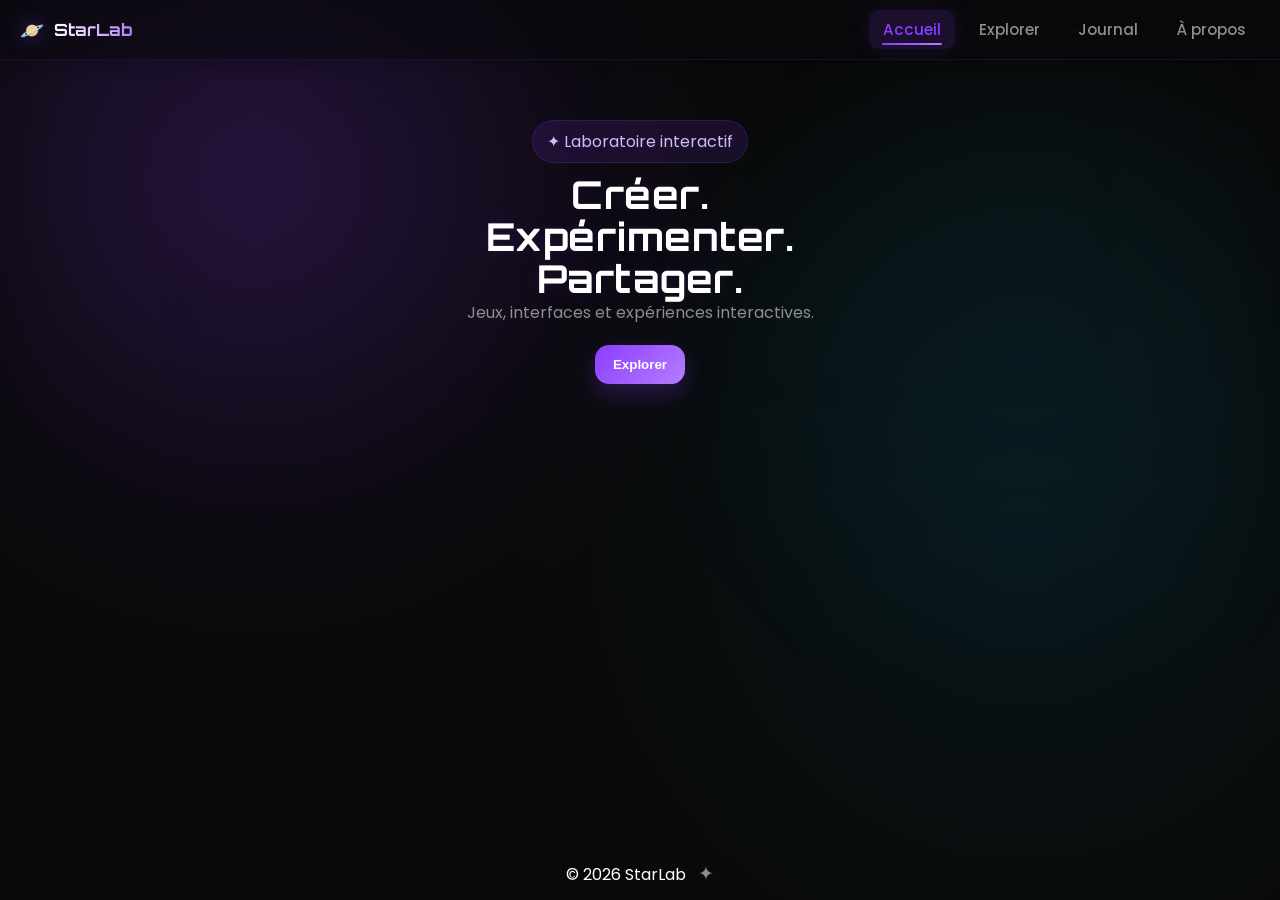
==== commit 77fc0960: "Add files via upload" ====
--- a/index.html
+++ b/index.html
@@ -16,8 +16,8 @@
 			<a class="nav-brand" href="index.html">
 				<span class="brand-icon">🪐</span>
 				<span class="brand-text">StarLab</span>
-				<button class="hamburger" aria-label="Menu">☰</button>
 			</a>
+			<button class="hamburger" aria-label="Menu">☰</button>
 			<nav class="nav-links">
 				<button class="nav-item active" data-section="home">Accueil</button>
 				<button class="nav-item" data-section="explorer">Explorer</button>
@@ -59,6 +59,12 @@
 							<div class="work-badge">BETA</div>
 							<h3>Morpion</h3>
 							<p>Affronte tes amis.</p>
+						</a>
+						<a class="card work-card" href="jeux/bai.html">
+							<span class="icon">⭕❌</span>
+							<div class="work-badge">Brouillon</div>
+							<h3>Boite à idée</h3>
+							<p>Concept de futurs jeux</p>
 						</a>
 					</div>
 				</section>
@@ -142,13 +148,24 @@
 								Objectif : tester, apprendre et construire des projets
 								concrets autour du web interactif et du game design.
 							</p>
+							<div class="support-block">
+							  <p>
+								Si StarLab vous plaît et que vous souhaitez soutenir son développement,
+								vous pouvez
+							  <a class="support-link"
+								 href="https://paypal.me/cyril0726"
+								 target="_blank"
+								 rel="noopener noreferrer">
+								☕ M'offrir un café
+							  </a></p>
+							</div>
 							<div class="about-stats">
 								<div class="stat">
 									<h3>10+</h3>
 									<span>Projets</span>
 								</div>
 								<div class="stat">
-									<h3>5+</h3>
+									<h3>4+</h3>
 									<span>Jeux</span>
 								</div>
 								<div class="stat">
@@ -162,7 +179,12 @@
 			</div>
 		</main>
 
-		<footer class="footer">© 2026 StarLab</footer>
+		<footer class="footer">
+		  © 2026 StarLab
+		  <a class="footer-donate" href="https://paypal.me/cyril0726" target="_blank" rel="noopener noreferrer">
+			✦
+		  </a>
+		</footer>
 		<script src="js/index.js"></script>
 	</body>
 </html>
--- a/css/common.css
+++ b/css/common.css
@@ -310,6 +310,33 @@
     padding: 12px 0;
 }
 
+.footer-donate{
+  margin-left:8px;
+  font-size:1.2rem;
+  text-decoration:none;
+  color:var(--muted);
+  display:inline-block;
+  animation: twinkle 2.8s infinite ease-in-out;
+  transition: transform 0.25s, color 0.25s;
+}
+
+.footer-donate:hover{
+  color:var(--primary);
+  transform:scale(1.3);
+  text-shadow:0 0 15px rgba(139,61,255,0.4);
+}
+
+@keyframes twinkle {
+  0%, 100% {
+    opacity: 0.5;
+    filter: drop-shadow(0 0 2px rgba(255,255,255,0.15));
+  }
+  50% {
+    opacity: 1;
+    filter: drop-shadow(0 0 6px rgba(255,255,255,0.35));
+  }
+}
+
 /* =====================================================
    TOAST
 ===================================================== */
@@ -343,6 +370,7 @@
   .hamburger{
     display:none;
   }
+  
 }
 
 /* TABLETTE */
@@ -351,34 +379,46 @@
 
 /* MOBILE */
 @media (max-width:768px){
-	.nav{
-		height:auto;
-		padding:12px;
-		flex-direction:column;
-		gap:12px;
+    .nav{
+        height:60px;
+        padding:0 16px;
+        flex-direction:row;
+        justify-content:space-between;
+        align-items:center;
+		position:fixed;
+    }
+
+    .nav-links{
+        display:none;
+        position:absolute;
+		align-items:center;
+        top:60px;
+        left:0;
+        width:100%;
+        background: rgba(8,8,12,0.98);
+        backdrop-filter: blur(25px);
+        flex-direction:column;
+        padding:16px;
+        gap:10px;
+		opacity:0;
+		transform:translateY(-10px);
+		pointer-events:none;
+		transition:.25s;
 	}
 
-	.nav-links{
-		display:none;
-		flex-direction:column;
-		gap:12px;
-		background: rgba(20,20,30,0.95);
-		position:absolute;
-		top:100%;
-		left:0;
-		width:100%;
-		padding:12px;
-	  }
-  
     .nav-links.active{
+		opacity:1;
+		transform:translateY(0);
+		pointer-events:auto;
 		display:flex;
 	}
-
+	
 	.nav-item{
-		font-size:.85rem;
-		padding:8px 12px;
+		width:100%;
+		text-align:center;
+		align-items:center;
 	}
-	
+
 	.hamburger{
 		display:block;
 		background:none;
--- a/css/index.css
+++ b/css/index.css
@@ -336,21 +336,16 @@
 .about-card{
 	display:flex;
 	align-items:center;
-	gap:50px;
-	padding:40px;
-	border-radius:28px;
-	background:
-	linear-gradient(
-		145deg,
-		rgba(255,255,255,0.06),
-		rgba(255,255,255,0.02)
-	);
+	gap:30px;          /* moins d'espace */
+	padding:24px;      /* plus compact */
+	border-radius:24px;
+	background:
+		linear-gradient(145deg, rgba(255,255,255,0.06), rgba(255,255,255,0.02));
 	border:1px solid rgba(255,255,255,0.08);
 	backdrop-filter:blur(18px);
 	position:relative;
 	overflow:hidden;
-	box-shadow:
-		0 20px 50px rgba(0,0,0,0.35);
+	box-shadow:0 15px 40px rgba(0,0,0,0.3);
 }
 
 /* glow */
@@ -372,18 +367,18 @@
 	display:flex;
 	flex-direction:column;
 	align-items:center;
-	gap:18px;
-	min-width:180px;
+	gap:12px;         /* moins d'espace */
+	min-width:150px;
 }
 
 /* avatar */
 .about-avatar{
-	width:120px;
-	height:120px;
+	width:100px;
+	height:100px;
 	display:flex;
 	align-items:center;
 	justify-content:center;
-	font-size:3rem;
+	font-size:2.5rem;
 	border-radius:50%;
 	background:
 	linear-gradient(
@@ -399,9 +394,9 @@
 
 /* badge */
 .about-badge{
-	padding:10px 16px;
-	border-radius:999px;
-	font-size:12px;
+	padding:6px 12px;
+	border-radius:999px;
+	font-size:11px;
 	letter-spacing:1px;
 	color:#d6b8ff;
 	background:rgba(139,61,255,0.12);
@@ -414,16 +409,42 @@
 }
 
 .about-content h2{
-	font-size:2.2rem;
-	margin-bottom:20px;
+	font-size:2rem;
+	margin-bottom:14px;
 }
 
 .about-content p{
 	max-width:700px;
-	font-size:1.05rem;
-	line-height:1.8;
-	margin-bottom:18px;
+	font-size:1rem;
+	line-height:1.6;
+	margin-bottom:12px;
 	color:rgba(255,255,255,0.72);
+}
+
+/*donate*/
+.support-block{
+	margin-top:18px;
+}
+
+.support-link{
+	display:inline-flex;
+	align-items:center;
+	gap:8px;
+	margin-top:10px;
+	padding:10px 16px;
+	border-radius:14px;
+	text-decoration:none;
+	color:var(--text);
+	background:rgba(139,61,255,0.12);
+	border:1px solid rgba(139,61,255,0.25);
+	backdrop-filter:blur(10px);
+	transition:0.25s;
+}
+
+.support-link:hover{
+	background:rgba(139,61,255,0.22);
+	transform:translateY(-2px);
+	box-shadow:0 0 18px rgba(139,61,255,0.25);
 }
 
 /* stats */
@@ -431,15 +452,15 @@
 	display:grid;
 	grid-template-columns:
 		repeat(auto-fit,minmax(120px,1fr));
-	gap:18px;
+	gap:12px;
 	width:100%;
-	margin-top:30px;
+	margin-top:20px;
 }
 
 .stat{
 	min-width:140px;
-	padding:20px;
-	border-radius:20px;
+	padding:16px;
+	border-radius:16px;
 	background:
 	linear-gradient(
 		145deg,
@@ -461,14 +482,14 @@
 }
 
 .stat h3{
-	font-size:2rem;
+	font-size:1.6rem;
 	color:white;
 	margin-bottom:8px;
 }
 
 .stat span{
 	color:#aaa;
-	font-size:.95rem;
+	font-size:.9rem;
 }
 
 /* =====================================================
